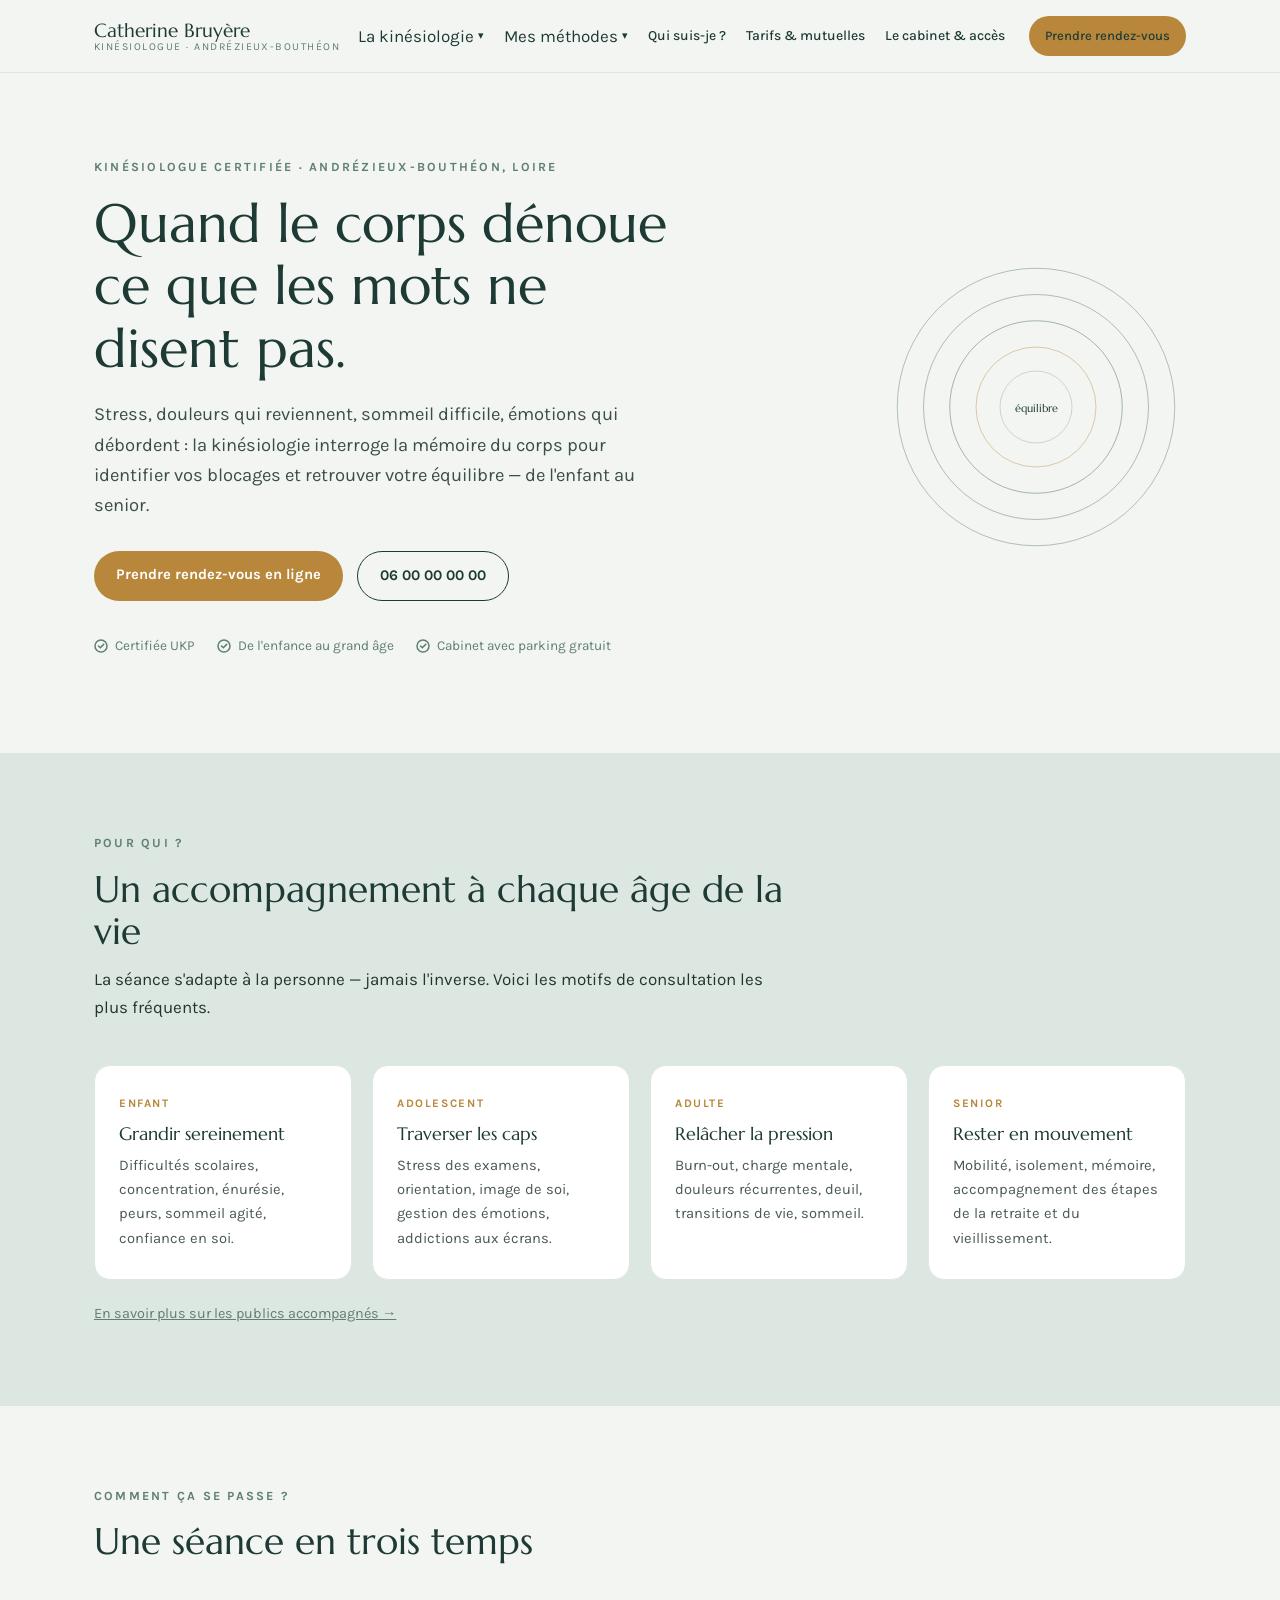
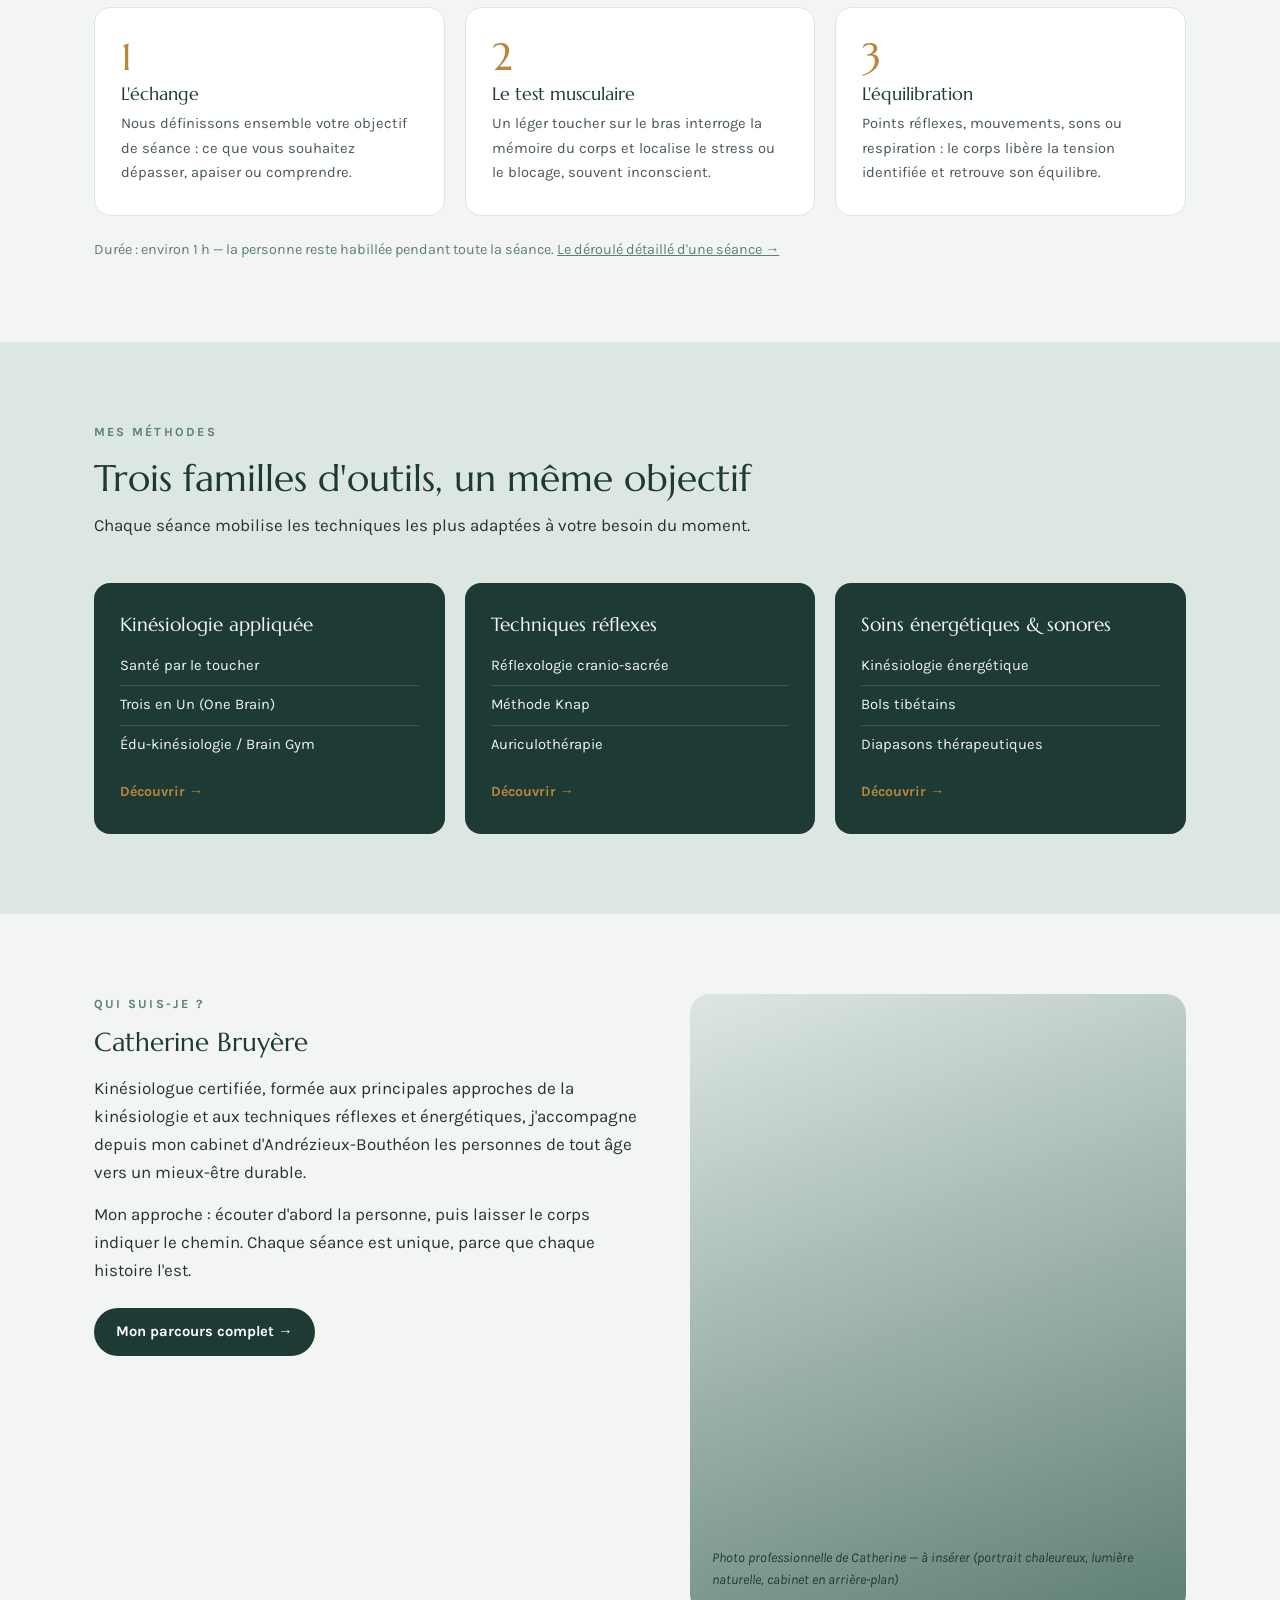
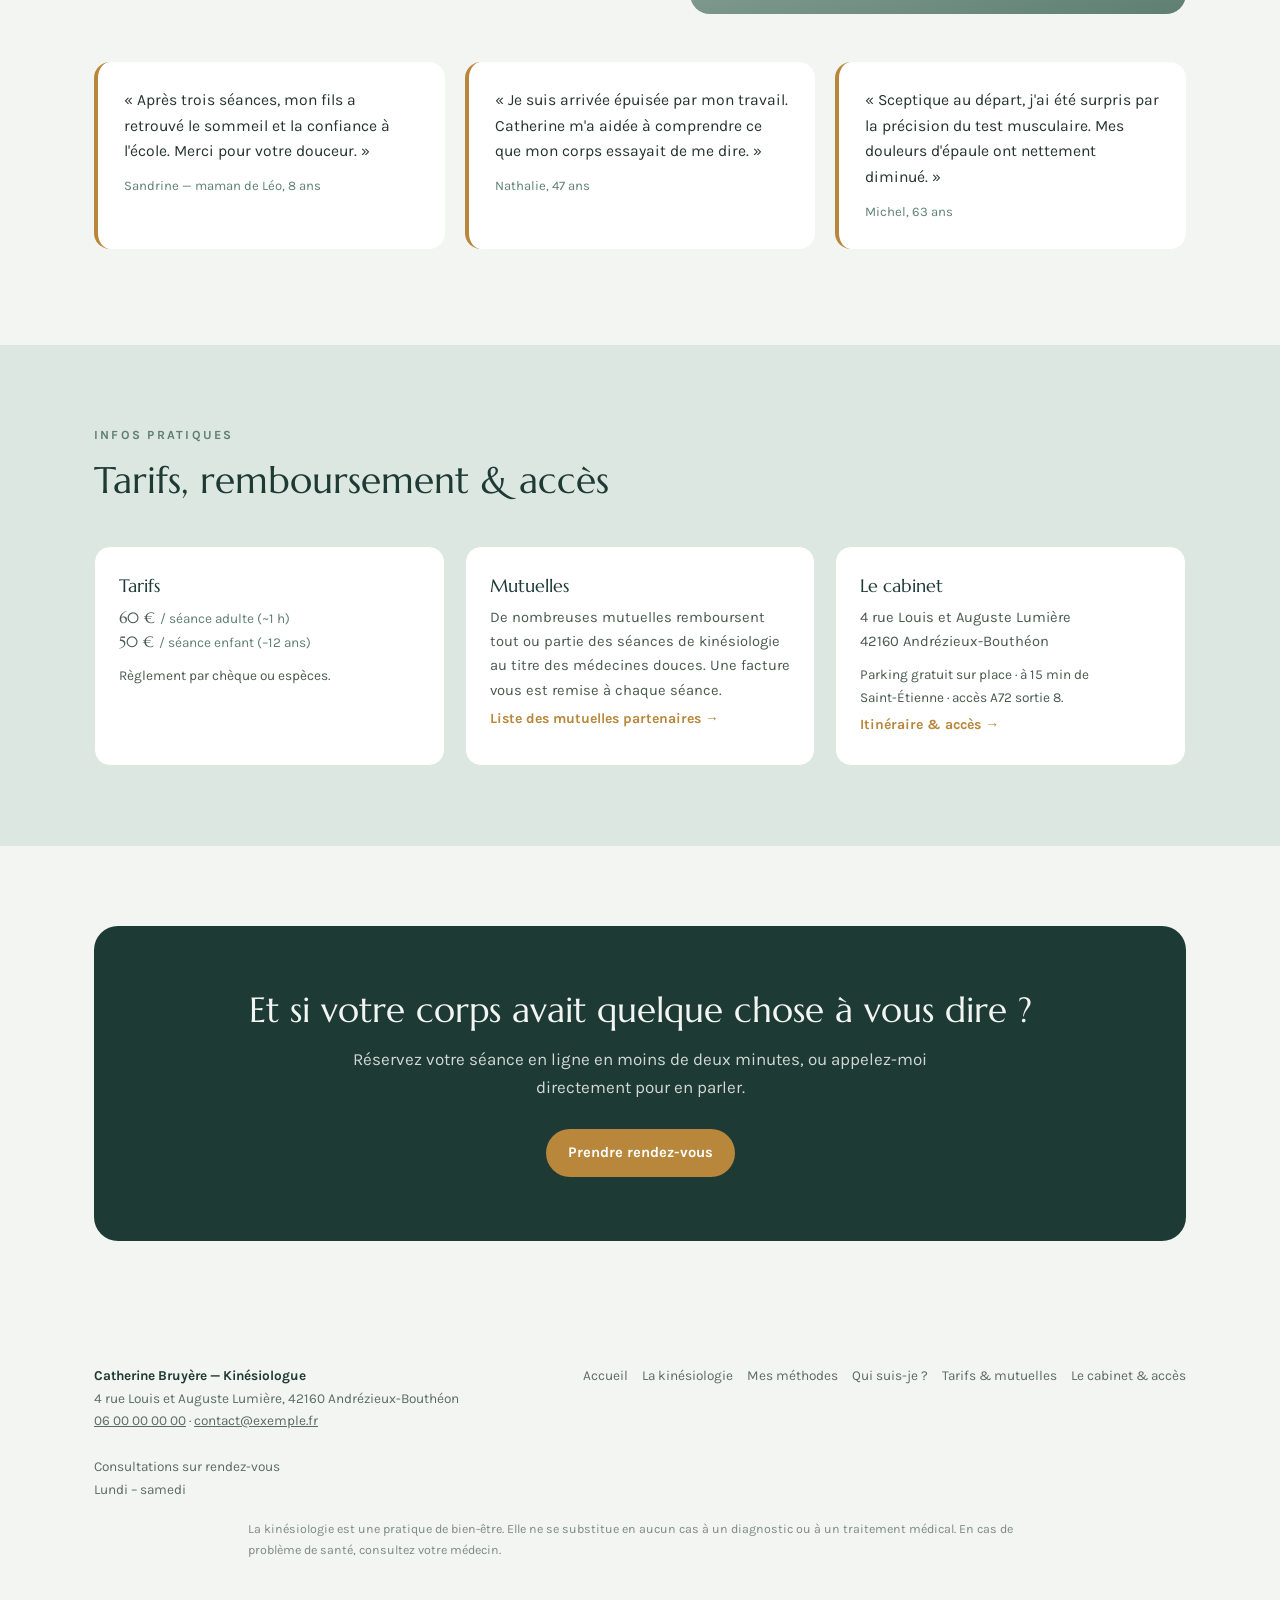
==== index.html @ ff5eb22e "Initialisation du site multi-pages Catherine Bruyère kinésiologue Reprise fidèle de la maquette (cou" ====
<!DOCTYPE html>
<html lang="fr">
<head>
<meta charset="UTF-8">
<meta name="viewport" content="width=device-width, initial-scale=1.0">
<title>Catherine Bruyère — Kinésiologue à Andrézieux-Bouthéon (Loire)</title>
<meta name="description" content="Kinésiologue certifiée à Andrézieux-Bouthéon. Stress, douleurs, blocages émotionnels : retrouvez votre équilibre, de l'enfant au senior. Prise de RDV en ligne.">
<link rel="canonical" href="https://catherine-bruyere-kinesiologue.fr/">
<meta property="og:type" content="website">
<meta property="og:title" content="Catherine Bruyère — Kinésiologue à Andrézieux-Bouthéon (Loire)">
<meta property="og:description" content="Stress, douleurs qui reviennent, sommeil difficile : la kinésiologie pour retrouver votre équilibre, de l'enfant au senior.">
<meta property="og:url" content="https://catherine-bruyere-kinesiologue.fr/">
<meta property="og:locale" content="fr_FR">
<link rel="preconnect" href="https://fonts.googleapis.com">
<link rel="preconnect" href="https://fonts.gstatic.com" crossorigin>
<link href="https://fonts.googleapis.com/css2?family=Marcellus&family=Karla:ital,wght@0,400;0,500;0,700;1,400&display=swap" rel="stylesheet">
<link rel="stylesheet" href="assets/css/style.css">
<script type="application/ld+json">
{
  "@context": "https://schema.org",
  "@type": "LocalBusiness",
  "name": "Catherine Bruyère — Kinésiologue",
  "url": "https://catherine-bruyere-kinesiologue.fr/",
  "telephone": "+33600000000",
  "email": "contact@exemple.fr",
  "priceRange": "50€–60€",
  "address": {
    "@type": "PostalAddress",
    "streetAddress": "4 rue Louis et Auguste Lumière",
    "addressLocality": "Andrézieux-Bouthéon",
    "postalCode": "42160",
    "addressRegion": "Loire",
    "addressCountry": "FR"
  },
  "geo": { "@type": "GeoCoordinates", "latitude": 45.6167, "longitude": 4.2536 },
  "openingHoursSpecification": [
    { "@type": "OpeningHoursSpecification", "dayOfWeek": ["Monday","Tuesday","Wednesday","Thursday","Friday","Saturday"], "opens": "09:00", "closes": "19:00" }
  ],
  "areaServed": ["Andrézieux-Bouthéon", "Saint-Étienne", "Loire"]
}
</script>
</head>
<body>

<header>
  <div class="wrap nav">
    <a class="logo" href="index.html">Catherine Bruyère<small>Kinésiologue · Andrézieux-Bouthéon</small></a>
    <nav class="primary" aria-label="Navigation principale">
      <ul>
        <li class="has-dropdown">
          <button class="nav-toggle" aria-expanded="false" aria-haspopup="true">La kinésiologie <span class="chev">▾</span></button>
          <ul class="dropdown">
            <li><a href="kinesiologie/quest-ce-que-la-kinesiologie.html">Qu'est-ce que la kinésiologie&nbsp;?</a></li>
            <li><a href="kinesiologie/pour-qui.html">Pour qui&nbsp;?</a></li>
            <li><a href="kinesiologie/deroulement-seance.html">Déroulement d'une séance</a></li>
          </ul>
        </li>
        <li class="has-dropdown">
          <button class="nav-toggle" aria-expanded="false" aria-haspopup="true">Mes méthodes <span class="chev">▾</span></button>
          <ul class="dropdown">
            <li><a href="methodes/kinesiologie-appliquee.html">Kinésiologie appliquée</a></li>
            <li><a href="methodes/techniques-reflexes.html">Techniques réflexes</a></li>
            <li><a href="methodes/soins-energetiques.html">Soins énergétiques &amp; sonores</a></li>
          </ul>
        </li>
        <li><a href="qui-suis-je.html">Qui suis-je&nbsp;?</a></li>
        <li><a href="tarifs-mutuelles.html">Tarifs &amp; mutuelles</a></li>
        <li><a href="cabinet-acces.html">Le cabinet &amp; accès</a></li>
        <li class="nav-cta"><a class="btn gold small" href="https://www.resalib.fr" target="_blank" rel="noopener">Prendre rendez-vous</a></li>
      </ul>
    </nav>
    <button class="burger" aria-label="Ouvrir le menu" aria-expanded="false">☰</button>
  </div>
</header>

<!-- ============ HERO ============ -->
<section class="hero">
  <div class="wrap">
    <div>
      <p class="eyebrow">Kinésiologue certifiée · Andrézieux-Bouthéon, Loire</p>
      <h1>Quand le corps dénoue ce que les mots ne disent pas.</h1>
      <p class="lede">Stress, douleurs qui reviennent, sommeil difficile, émotions qui débordent&nbsp;: la kinésiologie interroge la mémoire du corps pour identifier vos blocages et retrouver votre équilibre — de l'enfant au senior.</p>
      <div class="ctas">
        <a class="btn gold" href="https://www.resalib.fr" target="_blank" rel="noopener">Prendre rendez-vous en ligne</a>
        <a class="btn ghost" href="tel:+33600000000">06 00 00 00 00</a>
      </div>
      <div class="trust">
        <span><svg width="14" height="14" viewBox="0 0 14 14" fill="none"><circle cx="7" cy="7" r="6" stroke="#5E7F72" stroke-width="1.5"/><path d="M4.5 7l1.8 1.8L9.7 5.4" stroke="#5E7F72" stroke-width="1.5" stroke-linecap="round"/></svg>Certifiée UKP</span>
        <span><svg width="14" height="14" viewBox="0 0 14 14" fill="none"><circle cx="7" cy="7" r="6" stroke="#5E7F72" stroke-width="1.5"/><path d="M4.5 7l1.8 1.8L9.7 5.4" stroke="#5E7F72" stroke-width="1.5" stroke-linecap="round"/></svg>De l'enfance au grand âge</span>
        <span><svg width="14" height="14" viewBox="0 0 14 14" fill="none"><circle cx="7" cy="7" r="6" stroke="#5E7F72" stroke-width="1.5"/><path d="M4.5 7l1.8 1.8L9.7 5.4" stroke="#5E7F72" stroke-width="1.5" stroke-linecap="round"/></svg>Cabinet avec parking gratuit</span>
      </div>
    </div>

    <!-- Signature : ondes des bols tibétains -->
    <div class="waves" aria-hidden="true">
      <svg viewBox="0 0 400 400">
        <circle class="ring" cx="200" cy="200" r="185"/>
        <circle class="ring" cx="200" cy="200" r="150"/>
        <circle class="ring" cx="200" cy="200" r="115"/>
        <circle class="ring" cx="200" cy="200" r="80"/>
        <circle class="ring" cx="200" cy="200" r="48"/>
        <text class="center" x="200" y="206" text-anchor="middle">équilibre</text>
      </svg>
    </div>
  </div>
</section>

<!-- ============ POUR QUI ============ -->
<section class="alt">
  <div class="wrap">
    <div class="sec-head">
      <p class="eyebrow">Pour qui&nbsp;?</p>
      <h2>Un accompagnement à chaque âge de la vie</h2>
      <p>La séance s'adapte à la personne — jamais l'inverse. Voici les motifs de consultation les plus fréquents.</p>
    </div>
    <div class="grid4">
      <div class="card"><span class="tag">Enfant</span><h3>Grandir sereinement</h3><p>Difficultés scolaires, concentration, énurésie, peurs, sommeil agité, confiance en soi.</p></div>
      <div class="card"><span class="tag">Adolescent</span><h3>Traverser les caps</h3><p>Stress des examens, orientation, image de soi, gestion des émotions, addictions aux écrans.</p></div>
      <div class="card"><span class="tag">Adulte</span><h3>Relâcher la pression</h3><p>Burn-out, charge mentale, douleurs récurrentes, deuil, transitions de vie, sommeil.</p></div>
      <div class="card"><span class="tag">Senior</span><h3>Rester en mouvement</h3><p>Mobilité, isolement, mémoire, accompagnement des étapes de la retraite et du vieillissement.</p></div>
    </div>
    <p class="steps-note"><a href="kinesiologie/pour-qui.html">En savoir plus sur les publics accompagnés →</a></p>
  </div>
</section>

<!-- ============ UNE SÉANCE ============ -->
<section>
  <div class="wrap">
    <div class="sec-head">
      <p class="eyebrow">Comment ça se passe&nbsp;?</p>
      <h2>Une séance en trois temps</h2>
    </div>
    <div class="steps">
      <div class="step"><h3>L'échange</h3><p>Nous définissons ensemble votre objectif de séance&nbsp;: ce que vous souhaitez dépasser, apaiser ou comprendre.</p></div>
      <div class="step"><h3>Le test musculaire</h3><p>Un léger toucher sur le bras interroge la mémoire du corps et localise le stress ou le blocage, souvent inconscient.</p></div>
      <div class="step"><h3>L'équilibration</h3><p>Points réflexes, mouvements, sons ou respiration&nbsp;: le corps libère la tension identifiée et retrouve son équilibre.</p></div>
    </div>
    <p class="steps-note">Durée&nbsp;: environ 1&nbsp;h — la personne reste habillée pendant toute la séance. <a href="kinesiologie/deroulement-seance.html">Le déroulé détaillé d'une séance →</a></p>
  </div>
</section>

<!-- ============ MÉTHODES ============ -->
<section class="alt">
  <div class="wrap">
    <div class="sec-head">
      <p class="eyebrow">Mes méthodes</p>
      <h2>Trois familles d'outils, un même objectif</h2>
      <p>Chaque séance mobilise les techniques les plus adaptées à votre besoin du moment.</p>
    </div>
    <div class="grid3">
      <div class="methode"><h3>Kinésiologie appliquée</h3><ul><li>Santé par le toucher</li><li>Trois en Un (One Brain)</li><li>Édu-kinésiologie / Brain Gym</li></ul><a class="more" href="methodes/kinesiologie-appliquee.html">Découvrir →</a></div>
      <div class="methode"><h3>Techniques réflexes</h3><ul><li>Réflexologie cranio-sacrée</li><li>Méthode Knap</li><li>Auriculothérapie</li></ul><a class="more" href="methodes/techniques-reflexes.html">Découvrir →</a></div>
      <div class="methode"><h3>Soins énergétiques &amp; sonores</h3><ul><li>Kinésiologie énergétique</li><li>Bols tibétains</li><li>Diapasons thérapeutiques</li></ul><a class="more" href="methodes/soins-energetiques.html">Découvrir →</a></div>
    </div>
  </div>
</section>

<!-- ============ PRATICIENNE + AVIS ============ -->
<section>
  <div class="wrap duo">
    <div>
      <p class="eyebrow">Qui suis-je&nbsp;?</p>
      <h2 style="margin-bottom:16px">Catherine Bruyère</h2>
      <p style="margin-bottom:14px">Kinésiologue certifiée, formée aux principales approches de la kinésiologie et aux techniques réflexes et énergétiques, j'accompagne depuis mon cabinet d'Andrézieux-Bouthéon les personnes de tout âge vers un mieux-être durable.</p>
      <p style="margin-bottom:24px">Mon approche&nbsp;: écouter d'abord la personne, puis laisser le corps indiquer le chemin. Chaque séance est unique, parce que chaque histoire l'est.</p>
      <a class="btn" href="qui-suis-je.html">Mon parcours complet →</a>
    </div>
    <div>
      <div class="portrait">Photo professionnelle de Catherine — à insérer (portrait chaleureux, lumière naturelle, cabinet en arrière-plan)</div>
    </div>
  </div>
  <div class="wrap" style="margin-top:48px">
    <div class="grid3">
      <blockquote>«&nbsp;Après trois séances, mon fils a retrouvé le sommeil et la confiance à l'école. Merci pour votre douceur.&nbsp;»<footer>Sandrine — maman de Léo, 8 ans</footer></blockquote>
      <blockquote>«&nbsp;Je suis arrivée épuisée par mon travail. Catherine m'a aidée à comprendre ce que mon corps essayait de me dire.&nbsp;»<footer>Nathalie, 47 ans</footer></blockquote>
      <blockquote>«&nbsp;Sceptique au départ, j'ai été surpris par la précision du test musculaire. Mes douleurs d'épaule ont nettement diminué.&nbsp;»<footer>Michel, 63 ans</footer></blockquote>
    </div>
  </div>
</section>

<!-- ============ INFOS PRATIQUES ============ -->
<section class="alt">
  <div class="wrap">
    <div class="sec-head">
      <p class="eyebrow">Infos pratiques</p>
      <h2>Tarifs, remboursement &amp; accès</h2>
    </div>
    <div class="infos">
      <div class="card">
        <h3>Tarifs</h3>
        <p class="prix">60&nbsp;€ <small>/ séance adulte (~1&nbsp;h)</small></p>
        <p class="prix">50&nbsp;€ <small>/ séance enfant (–12 ans)</small></p>
        <p style="font-size:.85rem;margin-top:10px">Règlement par chèque ou espèces.</p>
      </div>
      <div class="card">
        <h3>Mutuelles</h3>
        <p>De nombreuses mutuelles remboursent tout ou partie des séances de kinésiologie au titre des médecines douces. Une facture vous est remise à chaque séance.</p>
        <a class="more" style="color:var(--miel);font-weight:700;text-decoration:none;font-size:.88rem" href="tarifs-mutuelles.html">Liste des mutuelles partenaires →</a>
      </div>
      <div class="card">
        <h3>Le cabinet</h3>
        <p>4 rue Louis et Auguste Lumière<br>42160 Andrézieux-Bouthéon</p>
        <p style="font-size:.85rem;margin-top:10px">Parking gratuit sur place · à 15&nbsp;min de Saint-Étienne · accès A72 sortie 8.</p>
        <a class="more" style="color:var(--miel);font-weight:700;text-decoration:none;font-size:.88rem" href="cabinet-acces.html">Itinéraire &amp; accès →</a>
      </div>
    </div>
  </div>
</section>

<!-- ============ CTA FINAL ============ -->
<section>
  <div class="wrap">
    <div class="cta-final">
      <h2>Et si votre corps avait quelque chose à vous dire&nbsp;?</h2>
      <p>Réservez votre séance en ligne en moins de deux minutes, ou appelez-moi directement pour en parler.</p>
      <a class="btn gold" href="https://www.resalib.fr" target="_blank" rel="noopener">Prendre rendez-vous</a>
    </div>
  </div>
</section>

<footer class="site">
  <div class="wrap">
    <div>
      <strong style="color:var(--sapin)">Catherine Bruyère — Kinésiologue</strong><br>
      4 rue Louis et Auguste Lumière, 42160 Andrézieux-Bouthéon<br>
      <a href="tel:+33600000000">06 00 00 00 00</a> · <a href="mailto:contact@exemple.fr">contact@exemple.fr</a>
    </div>
    <nav aria-label="Navigation pied de page">
      <a href="index.html">Accueil</a>
      <a href="kinesiologie/quest-ce-que-la-kinesiologie.html">La kinésiologie</a>
      <a href="methodes/kinesiologie-appliquee.html">Mes méthodes</a>
      <a href="qui-suis-je.html">Qui suis-je&nbsp;?</a>
      <a href="tarifs-mutuelles.html">Tarifs &amp; mutuelles</a>
      <a href="cabinet-acces.html">Le cabinet &amp; accès</a>
    </nav>
    <div>
      Consultations sur rendez-vous<br>Lundi – samedi
    </div>
  </div>
  <div class="wrap avert">
    La kinésiologie est une pratique de bien-être. Elle ne se substitue en aucun cas à un diagnostic ou à un traitement médical. En cas de problème de santé, consultez votre médecin.
  </div>
</footer>

<script src="assets/js/main.js"></script>
</body>
</html>
---- assets/css/style.css ----
/* =======================================================
   Catherine Bruyère — Kinésiologue — feuille de style partagée
   ======================================================= */
:root{
  --sapin:#1E3A34;        /* encre sapin — titres, header */
  --eucalyptus:#5E7F72;   /* vert doux — secondaire */
  --brume:#F2F5F1;        /* fond général, blanc-vert pâle */
  --celadon:#DDE7E1;      /* fonds de section alternés */
  --miel:#B8873B;         /* accent CTA */
  --blanc:#FFFFFF;
  --encre:#25332F;        /* texte courant */
}
*{margin:0;padding:0;box-sizing:border-box}
html{scroll-behavior:smooth}
body{font-family:'Karla',sans-serif;color:var(--encre);background:var(--brume);line-height:1.65;font-size:17px}
h1,h2,h3{font-family:'Marcellus',serif;font-weight:400;color:var(--sapin);line-height:1.15}
a{color:inherit}
img{max-width:100%;display:block}
:focus-visible{outline:3px solid var(--miel);outline-offset:3px;border-radius:4px}
.wrap{max-width:1140px;margin:0 auto;padding:0 24px}
.eyebrow{font-size:.78rem;letter-spacing:.18em;text-transform:uppercase;color:var(--eucalyptus);font-weight:700;margin-bottom:14px}

/* ---------- Header / Navigation ---------- */
header{position:sticky;top:0;z-index:50;background:rgba(242,245,241,.92);backdrop-filter:blur(8px);border-bottom:1px solid var(--celadon)}
.nav{display:flex;align-items:center;justify-content:space-between;height:72px;position:relative}
.logo{font-family:'Marcellus',serif;font-size:1.2rem;color:var(--sapin);text-decoration:none;line-height:1.1;flex:none}
.logo small{display:block;font-family:'Karla',sans-serif;font-size:.66rem;letter-spacing:.14em;text-transform:uppercase;color:var(--eucalyptus)}

nav.primary{display:flex;align-items:center}
nav.primary > ul{display:flex;gap:16px;list-style:none;align-items:center}
nav.primary > ul > li{position:relative}
nav.primary a{text-decoration:none;font-size:.87rem;font-weight:500;color:var(--sapin);white-space:nowrap}
nav.primary > ul > li > a, nav.primary > ul > li > .nav-toggle{padding:8px 2px;display:inline-flex;align-items:center;gap:4px}
nav.primary a:hover{color:var(--miel)}

.btn{display:inline-block;background:var(--sapin);color:var(--blanc);text-decoration:none;padding:12px 22px;border-radius:999px;font-weight:700;font-size:.92rem;transition:background .2s;border:none;cursor:pointer;font-family:inherit}
.btn:hover{background:var(--miel)}
.btn.gold{background:var(--miel)}
.btn.gold:hover{background:var(--sapin)}
.btn.ghost{background:transparent;color:var(--sapin);border:1.5px solid var(--sapin)}
.btn.ghost:hover{background:var(--sapin);color:var(--blanc)}
.btn.small{padding:9px 16px;font-size:.82rem}
.nav-cta{margin-left:6px}

/* Dropdown (desktop: hover/focus ; mobile: tap) */
.has-dropdown > .nav-toggle{background:none;border:none;font:inherit;color:var(--sapin);cursor:pointer}
.nav-toggle .chev{font-size:.65em;transition:transform .2s}
.has-dropdown.open > .nav-toggle .chev,
.has-dropdown:hover > .nav-toggle .chev{transform:rotate(180deg)}
.dropdown{list-style:none;position:absolute;top:100%;left:50%;transform:translateX(-50%);min-width:250px;background:var(--blanc);border:1px solid var(--celadon);border-radius:14px;padding:8px;box-shadow:0 18px 40px rgba(30,58,52,.14);opacity:0;visibility:hidden;transform:translateX(-50%) translateY(6px);transition:opacity .18s ease, transform .18s ease}
.has-dropdown:hover > .dropdown,
.has-dropdown:focus-within > .dropdown,
.has-dropdown.open > .dropdown{opacity:1;visibility:visible;transform:translateX(-50%) translateY(0)}
.dropdown li a{display:block;padding:10px 14px;border-radius:8px;font-size:.86rem;color:var(--sapin)}
.dropdown li a:hover,.dropdown li a:focus-visible{background:var(--brume);color:var(--miel)}
.dropdown li a.current{color:var(--miel);font-weight:700}

.burger{display:none;background:none;border:none;font-size:1.6rem;color:var(--sapin);cursor:pointer;line-height:1}

nav a.current{color:var(--miel)}

/* ---------- Hero (accueil) ---------- */
.hero{padding:84px 0 96px;position:relative;overflow:hidden}
.hero .wrap{display:grid;grid-template-columns:1.1fr .9fr;gap:48px;align-items:center}
.hero h1{font-size:clamp(2.2rem,4.6vw,3.4rem);margin-bottom:20px}
.hero p.lede{font-size:1.15rem;max-width:34rem;margin-bottom:30px;color:#3C4E48}
.hero .ctas{display:flex;gap:14px;flex-wrap:wrap;margin-bottom:34px}
.trust{display:flex;gap:22px;flex-wrap:wrap;font-size:.85rem;color:var(--eucalyptus)}
.trust span{display:flex;align-items:center;gap:7px}
.trust svg{flex:none}

/* Signature : ondes concentriques (bols tibétains / vibration) */
.waves{position:relative;aspect-ratio:1/1;max-width:430px;margin-left:auto}
.waves svg{width:100%;height:100%;display:block}
.ring{fill:none;stroke:var(--eucalyptus);stroke-width:1.2;opacity:.5;transform-origin:center;animation:breathe 7s ease-in-out infinite}
.ring:nth-child(2){animation-delay:1.1s;stroke:var(--sapin);opacity:.35}
.ring:nth-child(3){animation-delay:2.2s;opacity:.6}
.ring:nth-child(4){animation-delay:3.3s;stroke:var(--miel);opacity:.45}
.ring:nth-child(5){animation-delay:4.4s;opacity:.3}
@keyframes breathe{0%,100%{transform:scale(.94)}50%{transform:scale(1.03)}}
@media (prefers-reduced-motion:reduce){.ring{animation:none}}
.waves .center{font-family:'Marcellus',serif;fill:var(--sapin);font-size:15px}

/* ---------- Page hero (pages intérieures) ---------- */
.page-hero{padding:56px 0 64px}
.page-hero h1{font-size:clamp(1.9rem,3.6vw,2.6rem);margin-bottom:14px}
.page-hero p.lede{font-size:1.05rem;max-width:40rem;color:#3C4E48}
.breadcrumb{list-style:none;display:flex;flex-wrap:wrap;gap:6px;font-size:.82rem;color:var(--eucalyptus);margin-bottom:18px}
.breadcrumb li:not(:last-child)::after{content:"/";margin-left:6px;color:var(--eucalyptus);opacity:.6}
.breadcrumb a{text-decoration:none;color:var(--eucalyptus)}
.breadcrumb a:hover{color:var(--miel)}
.breadcrumb li:last-child{color:var(--sapin);font-weight:700}

/* ---------- Sections ---------- */
section{padding:80px 0}
.sec-head{max-width:44rem;margin-bottom:44px}
.sec-head h2{font-size:clamp(1.7rem,3vw,2.3rem);margin-bottom:12px}
.alt{background:var(--celadon)}

/* Pour qui */
.grid4{display:grid;grid-template-columns:repeat(4,1fr);gap:20px}
.card{background:var(--blanc);border-radius:16px;padding:28px 24px;border:1px solid var(--celadon)}
.card h3{font-size:1.15rem;margin-bottom:10px}
.card p{font-size:.92rem;color:#48594F}
.card .tag{font-size:.72rem;letter-spacing:.14em;text-transform:uppercase;color:var(--miel);font-weight:700;display:block;margin-bottom:10px}

/* Séance — séquence réelle, la numérotation encode l'ordre */
.steps{display:grid;grid-template-columns:repeat(3,1fr);gap:20px;counter-reset:step}
.step{background:var(--blanc);border-radius:16px;padding:30px 26px;position:relative;border:1px solid var(--celadon)}
.step::before{counter-increment:step;content:counter(step);font-family:'Marcellus',serif;font-size:2.4rem;color:var(--miel);display:block;margin-bottom:8px;line-height:1}
.step h3{font-size:1.1rem;margin-bottom:8px}
.step p{font-size:.92rem;color:#48594F}
.steps-note{margin-top:22px;font-size:.9rem;color:var(--eucalyptus)}

/* Méthodes */
.grid3{display:grid;grid-template-columns:repeat(3,1fr);gap:20px}
.methode{border-radius:16px;padding:30px 26px;background:var(--sapin);color:var(--brume)}
.methode h3{color:var(--brume);font-size:1.2rem;margin-bottom:12px}
.methode ul{list-style:none;font-size:.92rem}
.methode li{padding:7px 0;border-bottom:1px solid rgba(242,245,241,.15)}
.methode li:last-child{border:none}
.methode a.more{display:inline-block;margin-top:16px;color:var(--miel);font-weight:700;font-size:.88rem;text-decoration:none}
.methode.current-page{outline:2px solid var(--miel);outline-offset:3px}

/* Praticienne + avis */
.duo{display:grid;grid-template-columns:1.05fr .95fr;gap:48px;align-items:start}
.portrait{background:linear-gradient(160deg,var(--celadon),var(--eucalyptus));border-radius:20px;aspect-ratio:4/5;display:flex;align-items:end;padding:22px;color:var(--sapin);font-size:.85rem;font-style:italic}
blockquote{background:var(--blanc);border-radius:16px;padding:26px;border-left:4px solid var(--miel);font-size:.98rem;margin-bottom:16px}
blockquote footer{margin-top:10px;font-size:.82rem;color:var(--eucalyptus);font-style:normal}

/* Infos pratiques */
.infos{display:grid;grid-template-columns:repeat(3,1fr);gap:20px}
.prix{font-family:'Marcellus',serif;font-size:2rem;color:var(--sapin)}
.prix small{font-family:'Karla',sans-serif;font-size:.85rem;color:var(--eucalyptus)}

/* Contenu éditorial (pages intérieures) */
.content{max-width:44rem}
.content h2{margin-top:8px;margin-bottom:14px;font-size:clamp(1.4rem,2.6vw,1.8rem)}
.content h2:not(:first-child){margin-top:40px}
.content h3{margin-top:26px;margin-bottom:10px;font-size:1.15rem}
.content p{margin-bottom:16px}
.content ul,.content ol{margin:0 0 16px 22px}
.content li{margin-bottom:8px}
.content .note{background:var(--celadon);border-radius:14px;padding:20px 22px;font-size:.92rem;margin:20px 0}

/* Tableau (tarifs / mutuelles) */
.table-wrap{overflow-x:auto;margin-bottom:24px}
table{width:100%;border-collapse:collapse;background:var(--blanc);border-radius:14px;overflow:hidden;font-size:.92rem}
table caption{text-align:left;font-size:.8rem;color:var(--eucalyptus);margin-bottom:8px}
th,td{text-align:left;padding:14px 18px;border-bottom:1px solid var(--celadon)}
th{background:var(--sapin);color:var(--brume);font-family:'Marcellus',serif;font-weight:400}
tr:last-child td{border-bottom:none}

/* Accordéon FAQ simple (details/summary) */
.faq{max-width:44rem}
.faq details{background:var(--blanc);border:1px solid var(--celadon);border-radius:14px;padding:18px 22px;margin-bottom:12px}
.faq summary{font-family:'Marcellus',serif;color:var(--sapin);cursor:pointer;list-style:none;display:flex;justify-content:space-between;align-items:center;gap:12px}
.faq summary::-webkit-details-marker{display:none}
.faq summary::after{content:"+";color:var(--miel);font-size:1.3rem;flex:none}
.faq details[open] summary::after{content:"–"}
.faq details p{margin-top:12px;font-size:.94rem;color:#48594F}

/* Carte itinéraire / accès */
.map-embed{border-radius:16px;overflow:hidden;border:1px solid var(--celadon);aspect-ratio:16/10}
.map-embed iframe{width:100%;height:100%;border:0;display:block}
.access-list{list-style:none}
.access-list li{display:flex;gap:12px;padding:10px 0;border-bottom:1px solid var(--celadon);font-size:.94rem}
.access-list li:last-child{border-bottom:none}
.access-list svg{flex:none;margin-top:3px}

/* Bande CTA finale */
.cta-final{background:var(--sapin);color:var(--brume);text-align:center;border-radius:24px;padding:64px 32px}
.cta-final h2{color:var(--brume);font-size:clamp(1.6rem,3vw,2.2rem);margin-bottom:14px}
.cta-final p{max-width:36rem;margin:0 auto 28px;opacity:.85}

footer.site{padding:44px 0;font-size:.85rem;color:#5B6B63}
footer.site .wrap{display:flex;justify-content:space-between;gap:24px;flex-wrap:wrap}
footer.site nav{display:flex;gap:14px;flex-wrap:wrap;font-size:.85rem}
footer.site nav a{text-decoration:none;color:#5B6B63}
footer.site nav a:hover{color:var(--miel)}
.avert{margin-top:18px;font-size:.78rem;color:#7C8B82;max-width:52rem}

/* ---------- Responsive ---------- */
@media (max-width:1140px){
  nav.primary > ul{gap:10px}
  nav.primary a{font-size:.83rem}
  .btn.small{padding:8px 14px}
}
@media (max-width:960px){
  .hero .wrap{grid-template-columns:1fr}
  .waves{margin:0 auto;max-width:320px}
  .grid4{grid-template-columns:repeat(2,1fr)}
  .steps,.grid3,.infos{grid-template-columns:1fr}
  .duo{grid-template-columns:1fr}

  .burger{display:block}
  nav.primary{position:fixed;inset:72px 0 0 0;background:var(--brume);transform:translateX(100%);transition:transform .25s ease;overflow-y:auto;border-top:1px solid var(--celadon)}
  nav.primary.open{transform:translateX(0)}
  nav.primary > ul{flex-direction:column;align-items:stretch;gap:0;padding:20px 24px 40px}
  nav.primary > ul > li{border-bottom:1px solid var(--celadon)}
  nav.primary > ul > li > a,nav.primary > ul > li > .nav-toggle{padding:16px 4px;font-size:1rem;width:100%;justify-content:space-between}
  .nav-cta{margin:20px 0 0}
  .nav-cta .btn{display:block;text-align:center}
  .dropdown{position:static;transform:none;box-shadow:none;border:none;background:var(--celadon);opacity:1;visibility:visible;max-height:0;overflow:hidden;padding:0 8px;margin-top:0;transition:max-height .25s ease, padding .25s ease}
  .has-dropdown.open > .dropdown{max-height:400px;padding:8px}
  .has-dropdown:hover > .dropdown{max-height:none}
}
@media (max-width:560px){.grid4{grid-template-columns:1fr}}
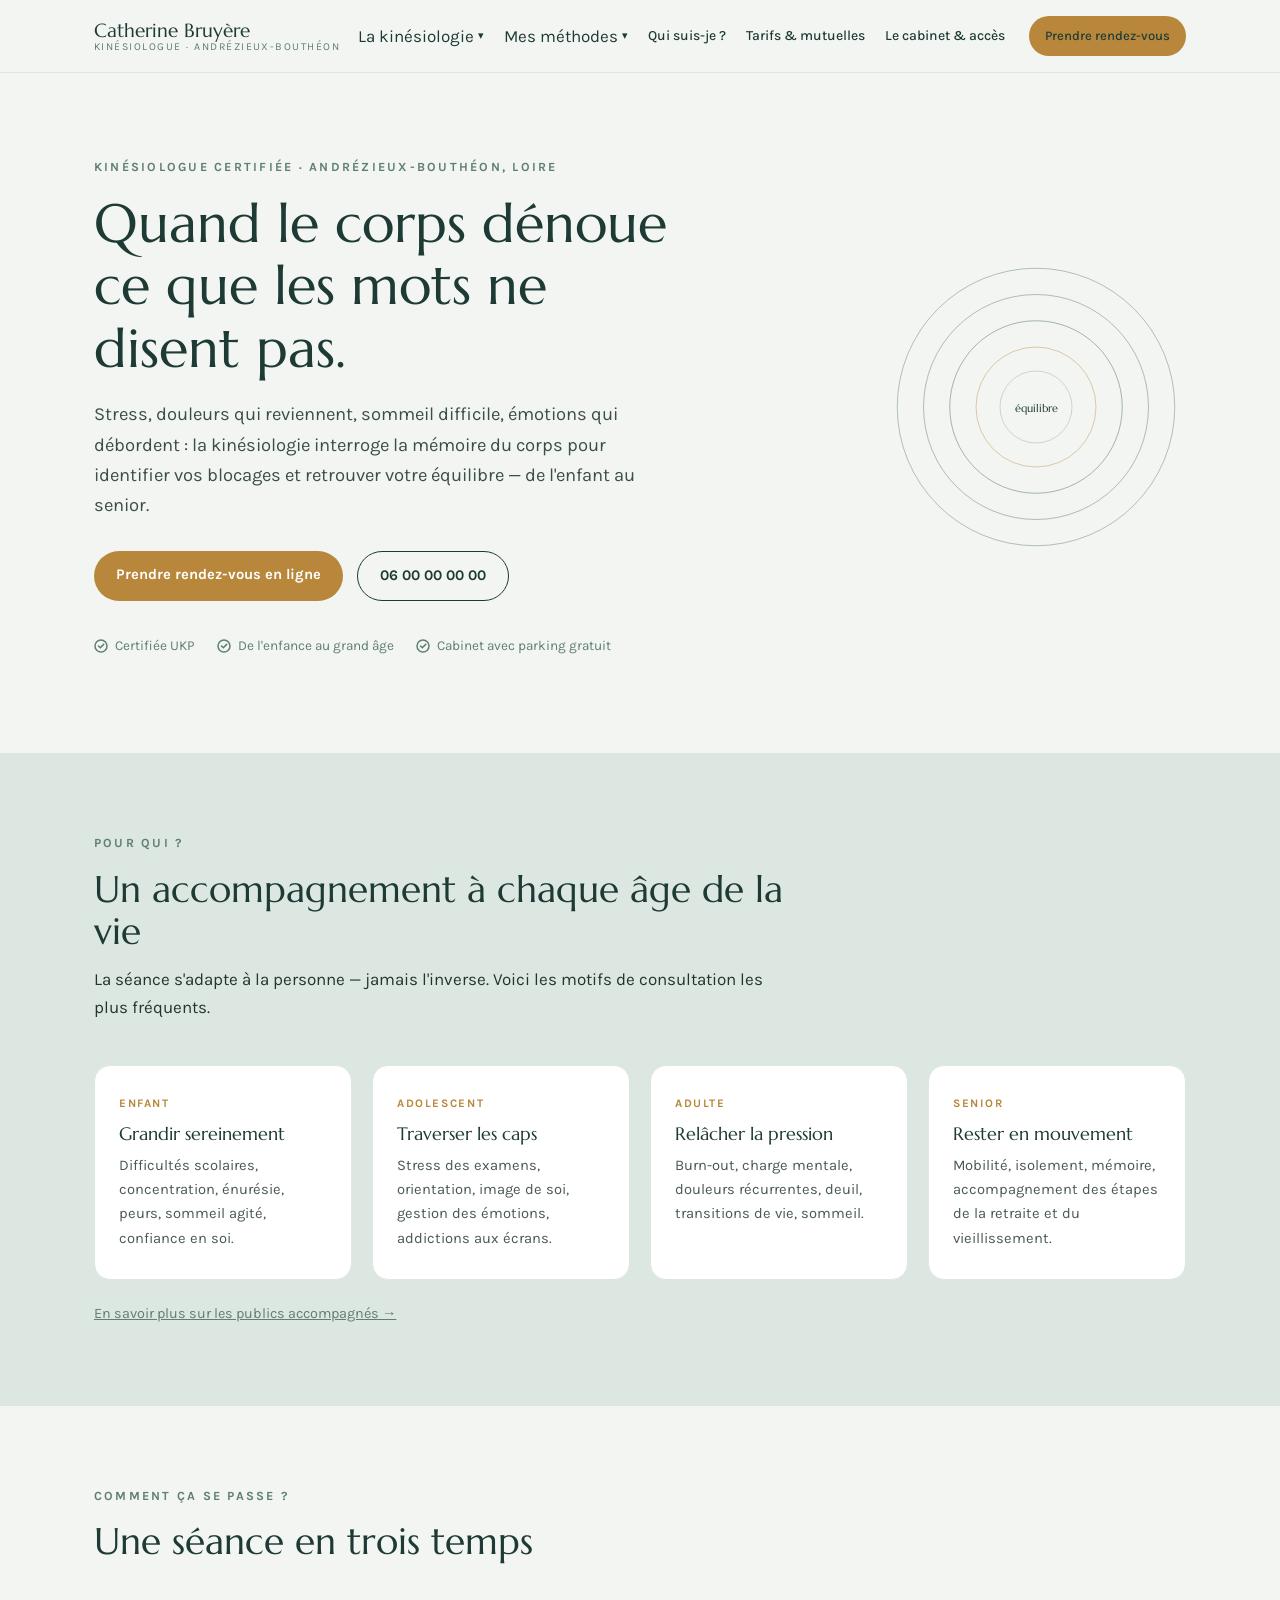
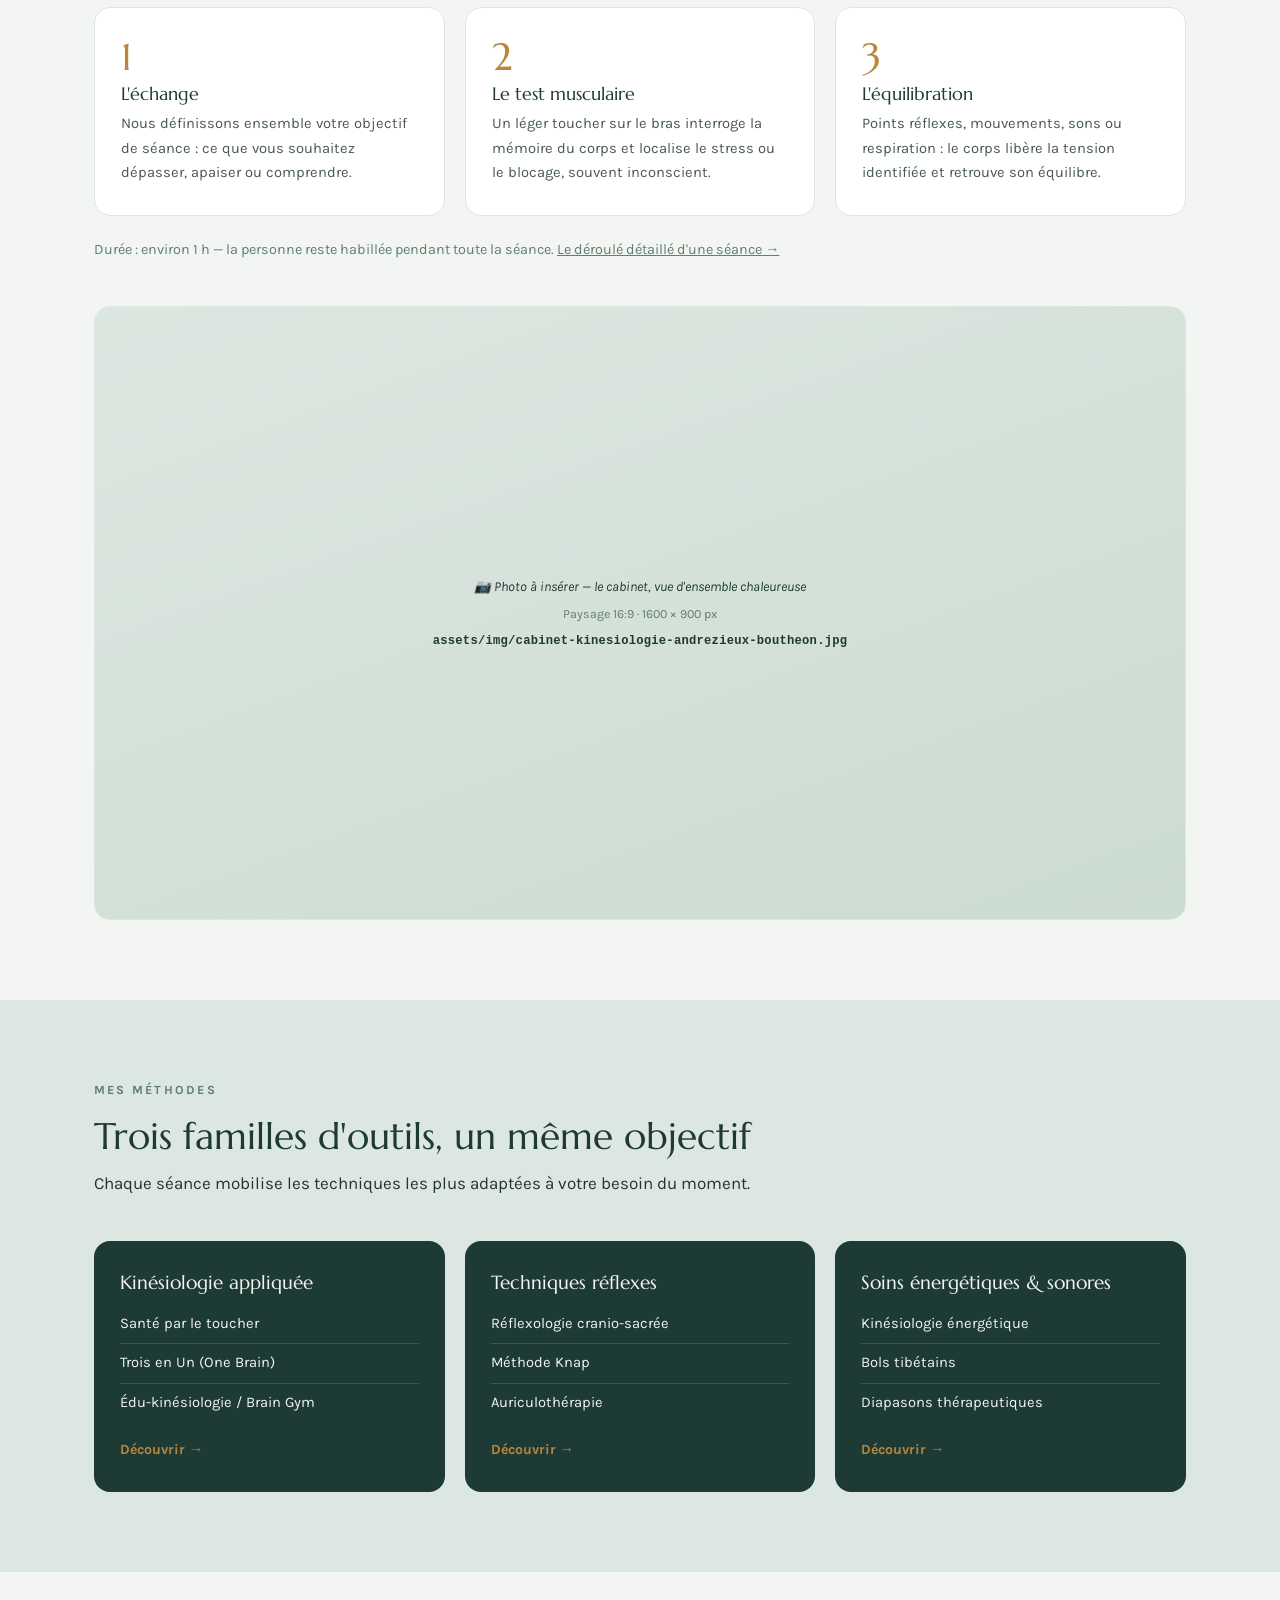
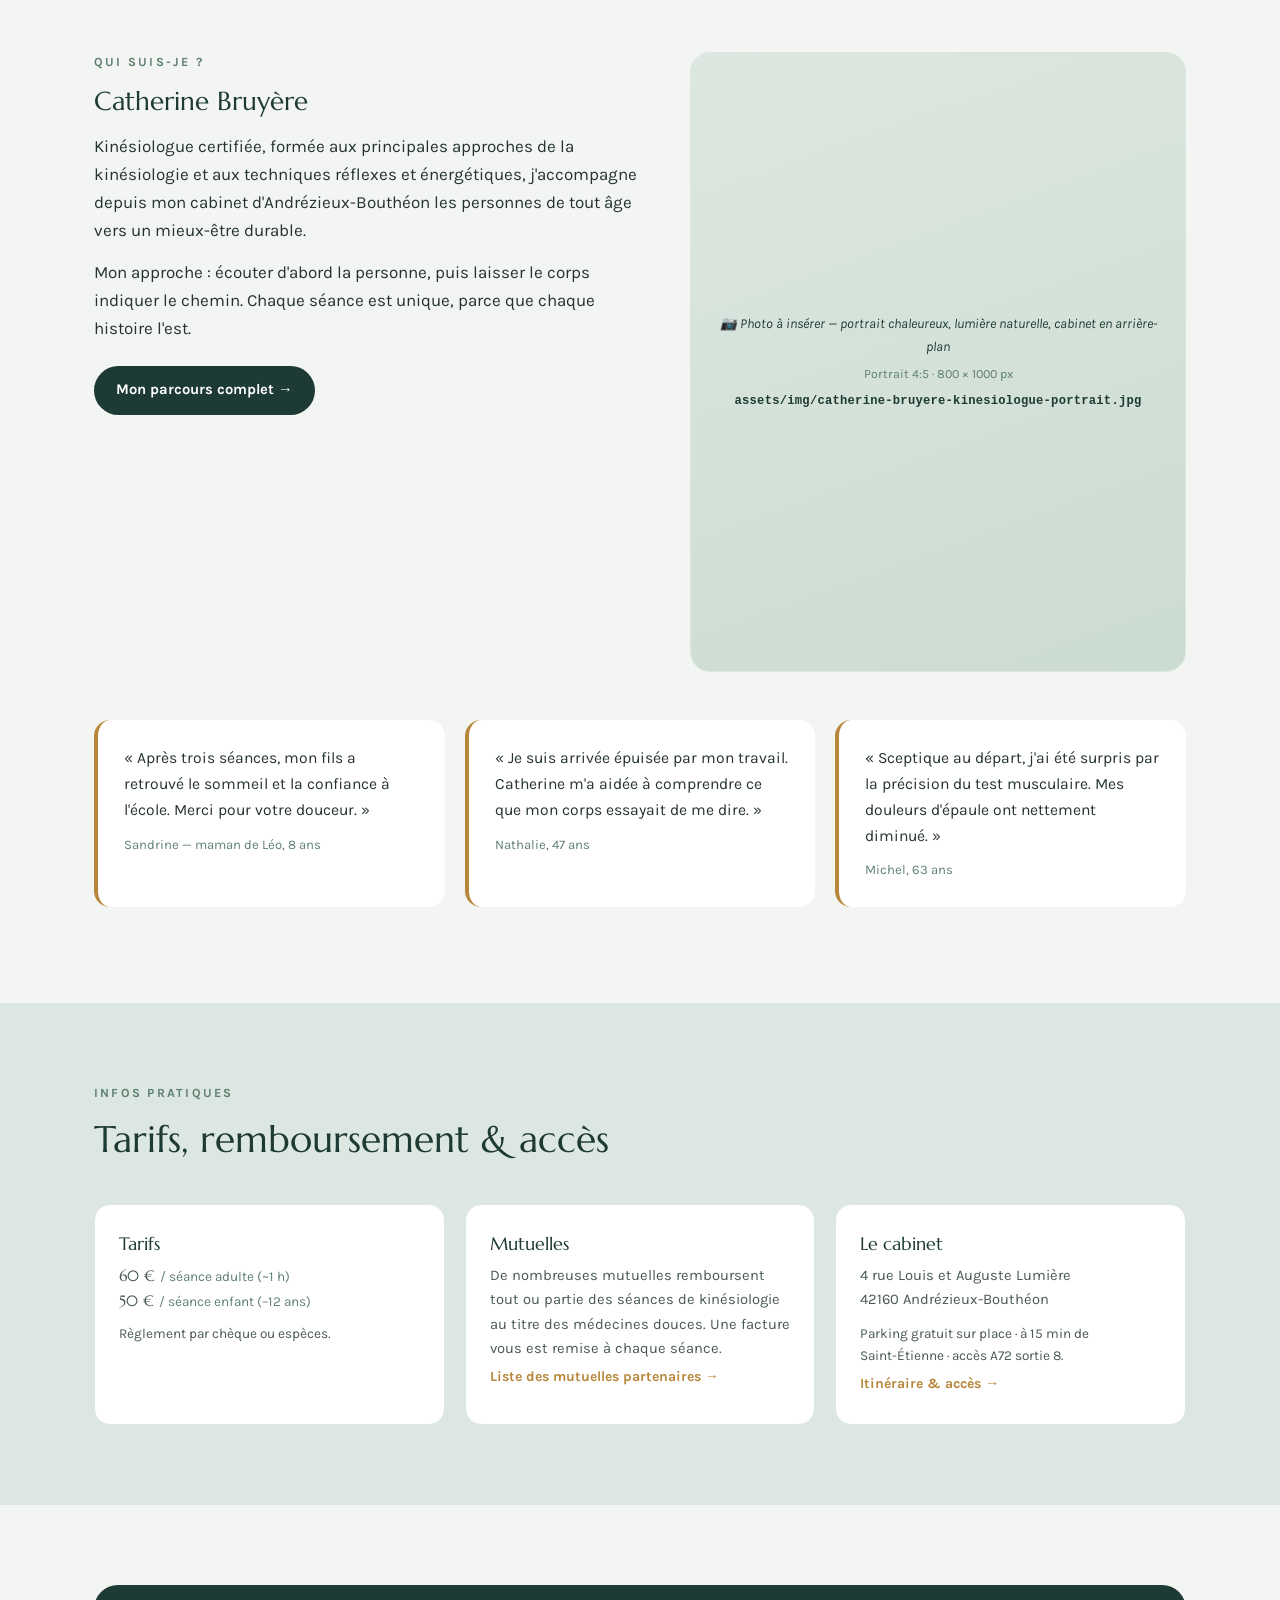
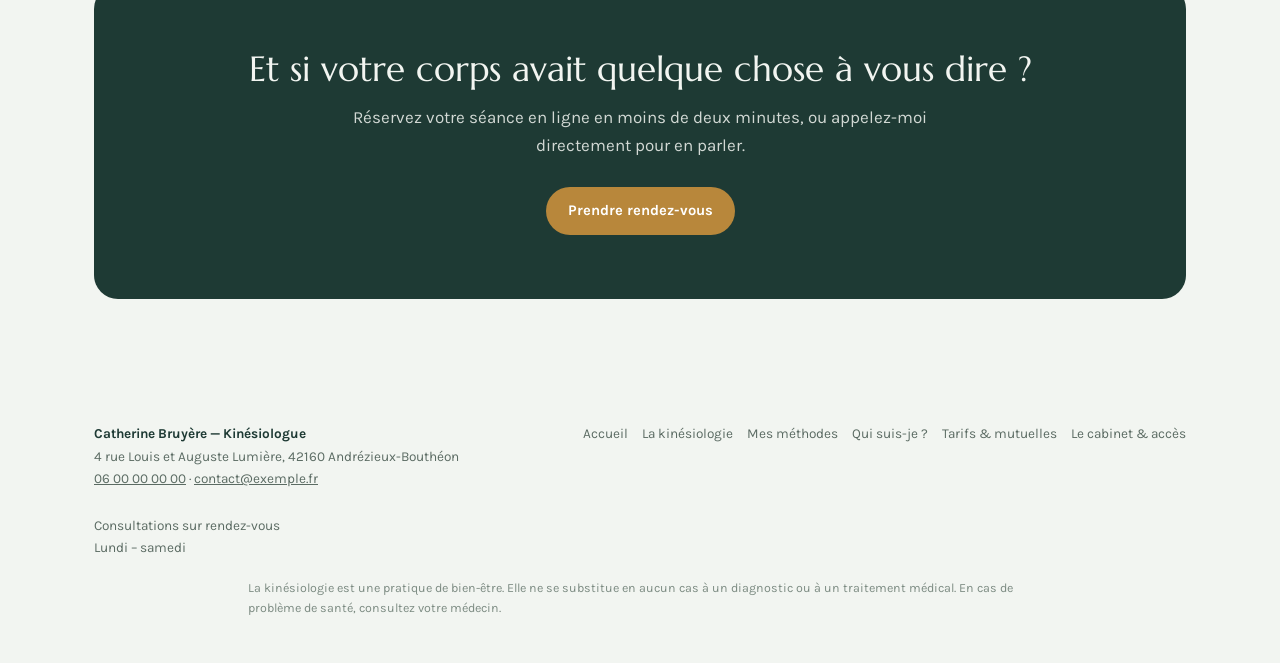
==== commit 7d853057: "Ajoute des emplacements photo sur toutes les pages avec guide PHOTOS.md Composant .photo (3 formats " ====
--- a/index.html
+++ b/index.html
@@ -136,6 +136,13 @@
       <div class="step"><h3>L'équilibration</h3><p>Points réflexes, mouvements, sons ou respiration&nbsp;: le corps libère la tension identifiée et retrouve son équilibre.</p></div>
     </div>
     <p class="steps-note">Durée&nbsp;: environ 1&nbsp;h — la personne reste habillée pendant toute la séance. <a href="kinesiologie/deroulement-seance.html">Le déroulé détaillé d'une séance →</a></p>
+
+    <figure class="photo photo--16x9" style="margin-top:44px">
+      <!-- Quand la photo est prête, remplacer le <div class="photo-ph">…</div> ci-dessous par :
+      <img src="assets/img/cabinet-kinesiologie-andrezieux-boutheon.jpg" alt="Le cabinet de kinésiologie de Catherine Bruyère à Andrézieux-Bouthéon" width="1600" height="900" loading="lazy">
+      -->
+      <div class="photo-ph">📷 Photo à insérer — le cabinet, vue d'ensemble chaleureuse<span class="dims">Paysage 16:9 · 1600 × 900 px</span><strong>assets/img/cabinet-kinesiologie-andrezieux-boutheon.jpg</strong></div>
+    </figure>
   </div>
 </section>
 
@@ -166,7 +173,12 @@
       <a class="btn" href="qui-suis-je.html">Mon parcours complet →</a>
     </div>
     <div>
-      <div class="portrait">Photo professionnelle de Catherine — à insérer (portrait chaleureux, lumière naturelle, cabinet en arrière-plan)</div>
+      <figure class="photo photo--4x5">
+        <!-- Quand la photo est prête, remplacer le <div class="photo-ph">…</div> ci-dessous par :
+        <img src="assets/img/catherine-bruyere-kinesiologue-portrait.jpg" alt="Catherine Bruyère, kinésiologue certifiée, dans son cabinet à Andrézieux-Bouthéon" width="800" height="1000" loading="lazy">
+        -->
+        <div class="photo-ph">📷 Photo à insérer — portrait chaleureux, lumière naturelle, cabinet en arrière-plan<span class="dims">Portrait 4:5 · 800 × 1000 px</span><strong>assets/img/catherine-bruyere-kinesiologue-portrait.jpg</strong></div>
+      </figure>
     </div>
   </div>
   <div class="wrap" style="margin-top:48px">
--- a/assets/css/style.css
+++ b/assets/css/style.css
@@ -125,6 +125,21 @@
 /* Praticienne + avis */
 .duo{display:grid;grid-template-columns:1.05fr .95fr;gap:48px;align-items:start}
 .portrait{background:linear-gradient(160deg,var(--celadon),var(--eucalyptus));border-radius:20px;aspect-ratio:4/5;display:flex;align-items:end;padding:22px;color:var(--sapin);font-size:.85rem;font-style:italic}
+
+/* ---------- Emplacements photo ----------
+   Déposer les fichiers dans assets/img/ puis remplacer le bloc .photo-ph
+   par la balise <img> fournie en commentaire dans chaque page. */
+.photo{margin:0;border-radius:16px;overflow:hidden;border:1px solid var(--celadon);background:linear-gradient(160deg,var(--celadon),#CBDCD2);position:relative}
+.photo img{width:100%;height:100%;object-fit:cover;display:block}
+.photo--3x2{aspect-ratio:3/2}
+.photo--16x9{aspect-ratio:16/9}
+.photo--4x5{aspect-ratio:4/5;border-radius:20px}
+.photo-ph{position:absolute;inset:0;display:flex;flex-direction:column;align-items:center;justify-content:center;gap:6px;text-align:center;padding:24px;color:var(--sapin);font-size:.85rem;font-style:italic}
+.photo-ph strong{font-style:normal;font-family:ui-monospace,'Cascadia Code',Consolas,monospace;font-size:.76rem;letter-spacing:.02em}
+.photo-ph .dims{font-style:normal;font-size:.78rem;color:var(--eucalyptus)}
+.content .photo{margin:28px 0}
+figcaption{font-size:.8rem;color:var(--eucalyptus);margin-top:10px;font-style:italic}
+.grid2{display:grid;grid-template-columns:1fr 1fr;gap:20px}
 blockquote{background:var(--blanc);border-radius:16px;padding:26px;border-left:4px solid var(--miel);font-size:.98rem;margin-bottom:16px}
 blockquote footer{margin-top:10px;font-size:.82rem;color:var(--eucalyptus);font-style:normal}
 
@@ -190,11 +205,14 @@
   .hero .wrap{grid-template-columns:1fr}
   .waves{margin:0 auto;max-width:320px}
   .grid4{grid-template-columns:repeat(2,1fr)}
-  .steps,.grid3,.infos{grid-template-columns:1fr}
+  .steps,.grid3,.infos,.grid2{grid-template-columns:1fr}
   .duo{grid-template-columns:1fr}
 
   .burger{display:block}
-  nav.primary{position:fixed;inset:72px 0 0 0;background:var(--brume);transform:translateX(100%);transition:transform .25s ease;overflow-y:auto;border-top:1px solid var(--celadon)}
+  /* header a un backdrop-filter, qui crée un nouveau bloc de positionnement pour les
+     descendants en position:fixed : on utilise donc height:100vh (immune au bloc de
+     positionnement) plutôt que bottom:0 pour garantir un panneau plein écran */
+  nav.primary{position:fixed;top:72px;left:0;width:100%;height:calc(100vh - 72px);background:var(--brume);transform:translateX(100%);transition:transform .25s ease;overflow-y:auto;border-top:1px solid var(--celadon)}
   nav.primary.open{transform:translateX(0)}
   nav.primary > ul{flex-direction:column;align-items:stretch;gap:0;padding:20px 24px 40px}
   nav.primary > ul > li{border-bottom:1px solid var(--celadon)}
@@ -202,7 +220,8 @@
   .nav-cta{margin:20px 0 0}
   .nav-cta .btn{display:block;text-align:center}
   .dropdown{position:static;transform:none;box-shadow:none;border:none;background:var(--celadon);opacity:1;visibility:visible;max-height:0;overflow:hidden;padding:0 8px;margin-top:0;transition:max-height .25s ease, padding .25s ease}
-  .has-dropdown.open > .dropdown{max-height:400px;padding:8px}
-  .has-dropdown:hover > .dropdown{max-height:none}
+  .has-dropdown:hover > .dropdown,
+  .has-dropdown:focus-within > .dropdown,
+  .has-dropdown.open > .dropdown{transform:none;max-height:400px;padding:8px}
 }
 @media (max-width:560px){.grid4{grid-template-columns:1fr}}
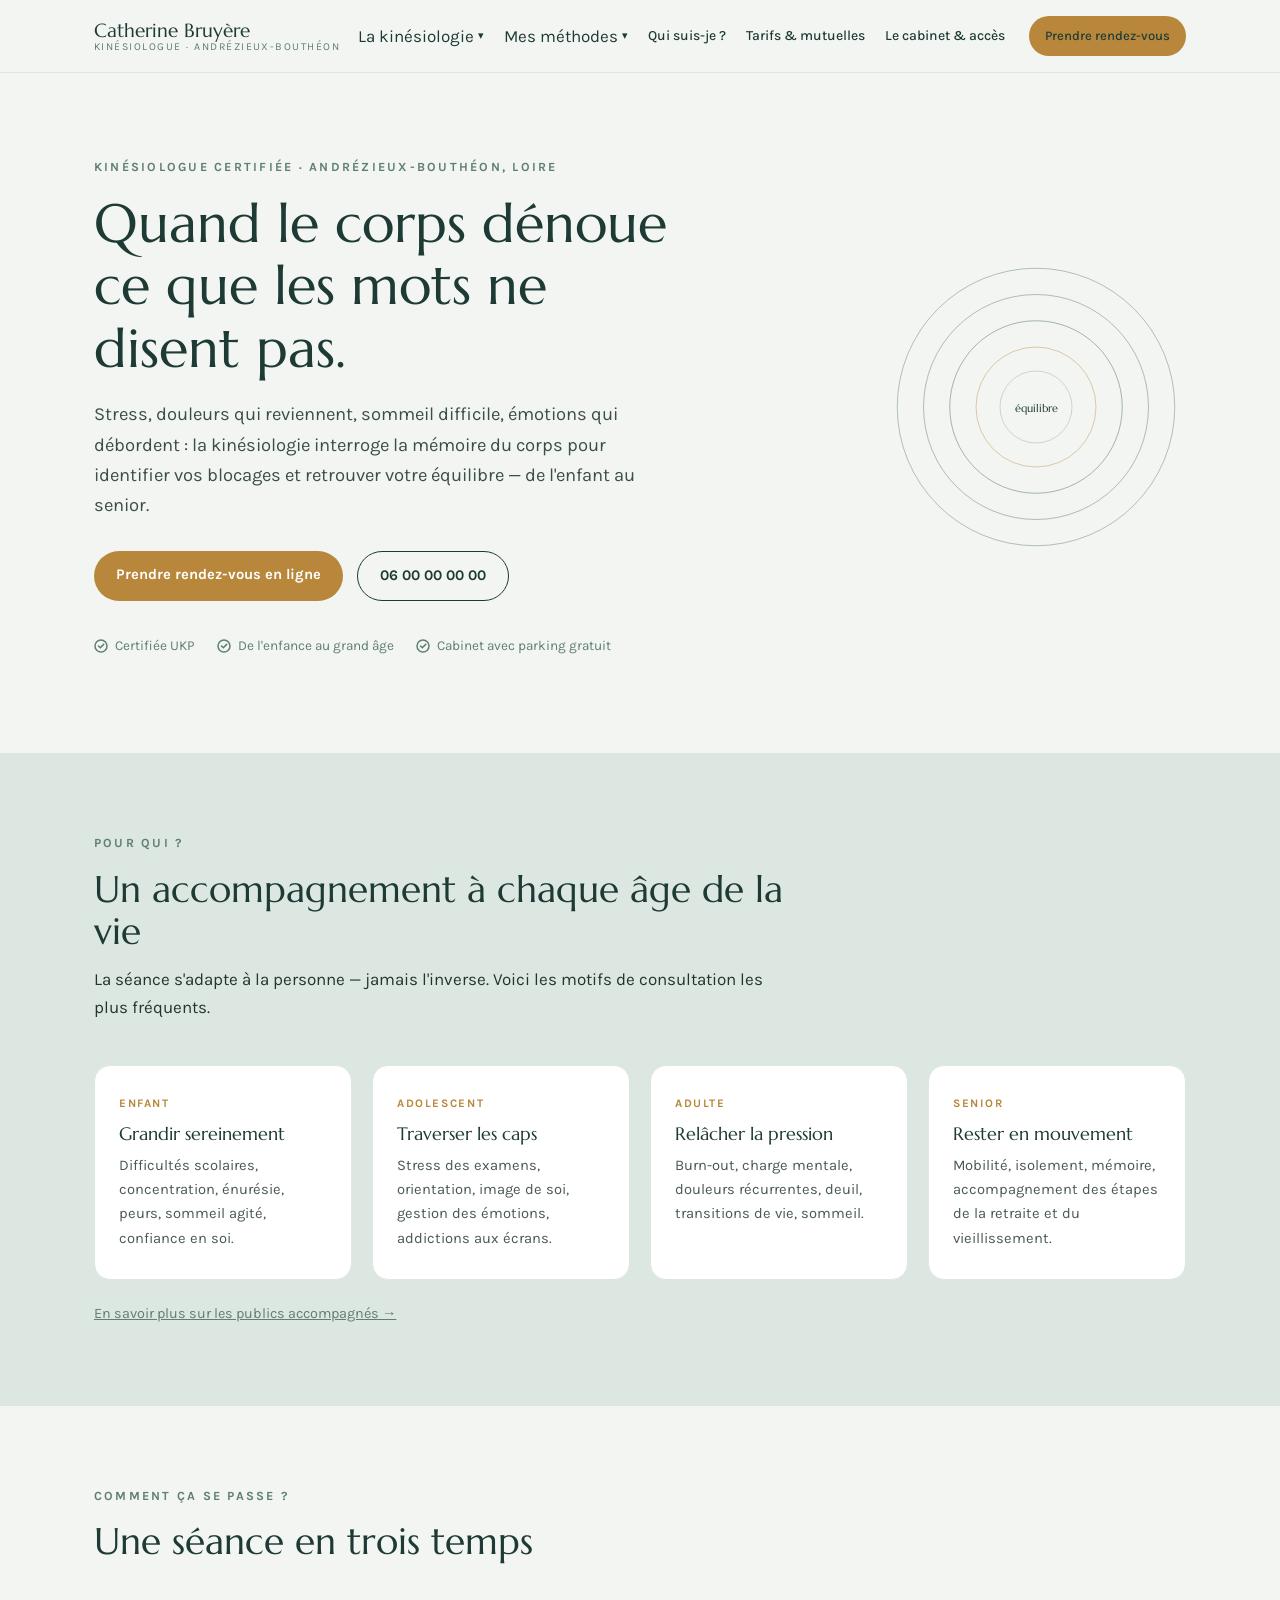
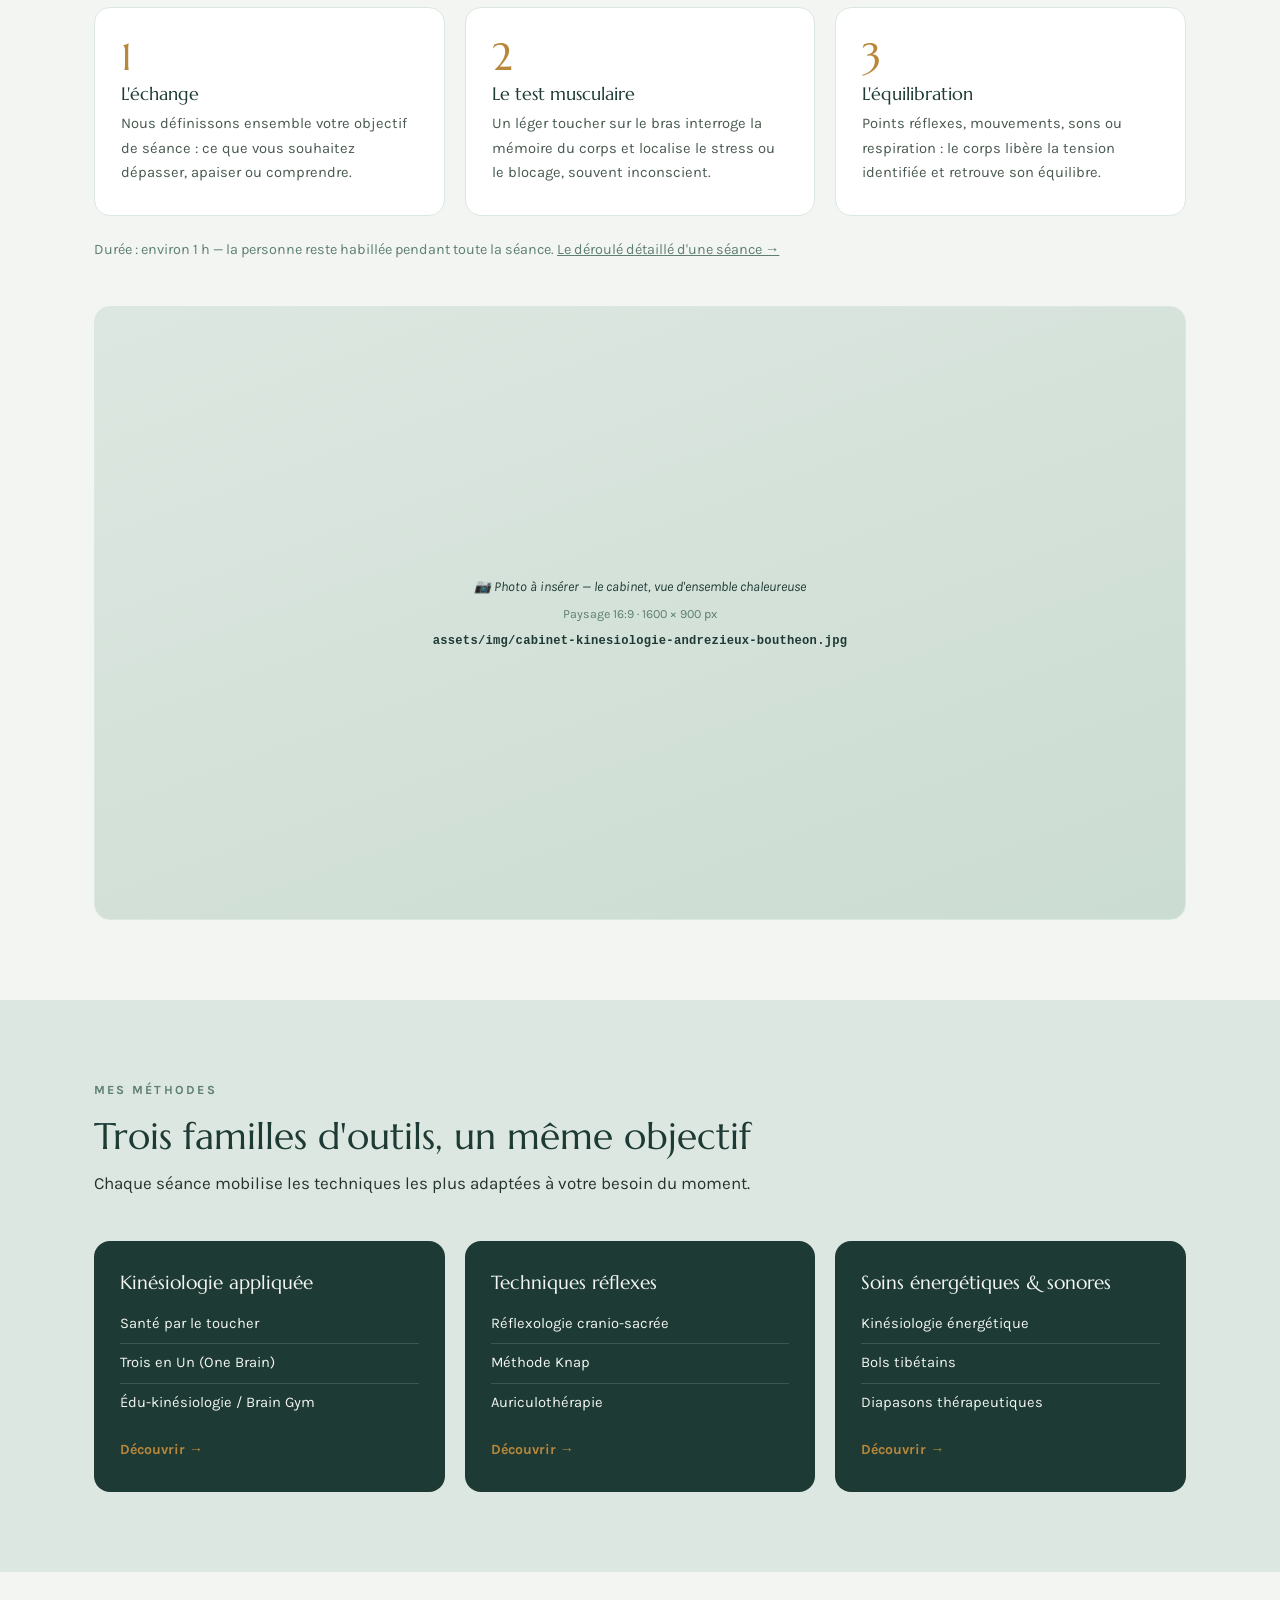
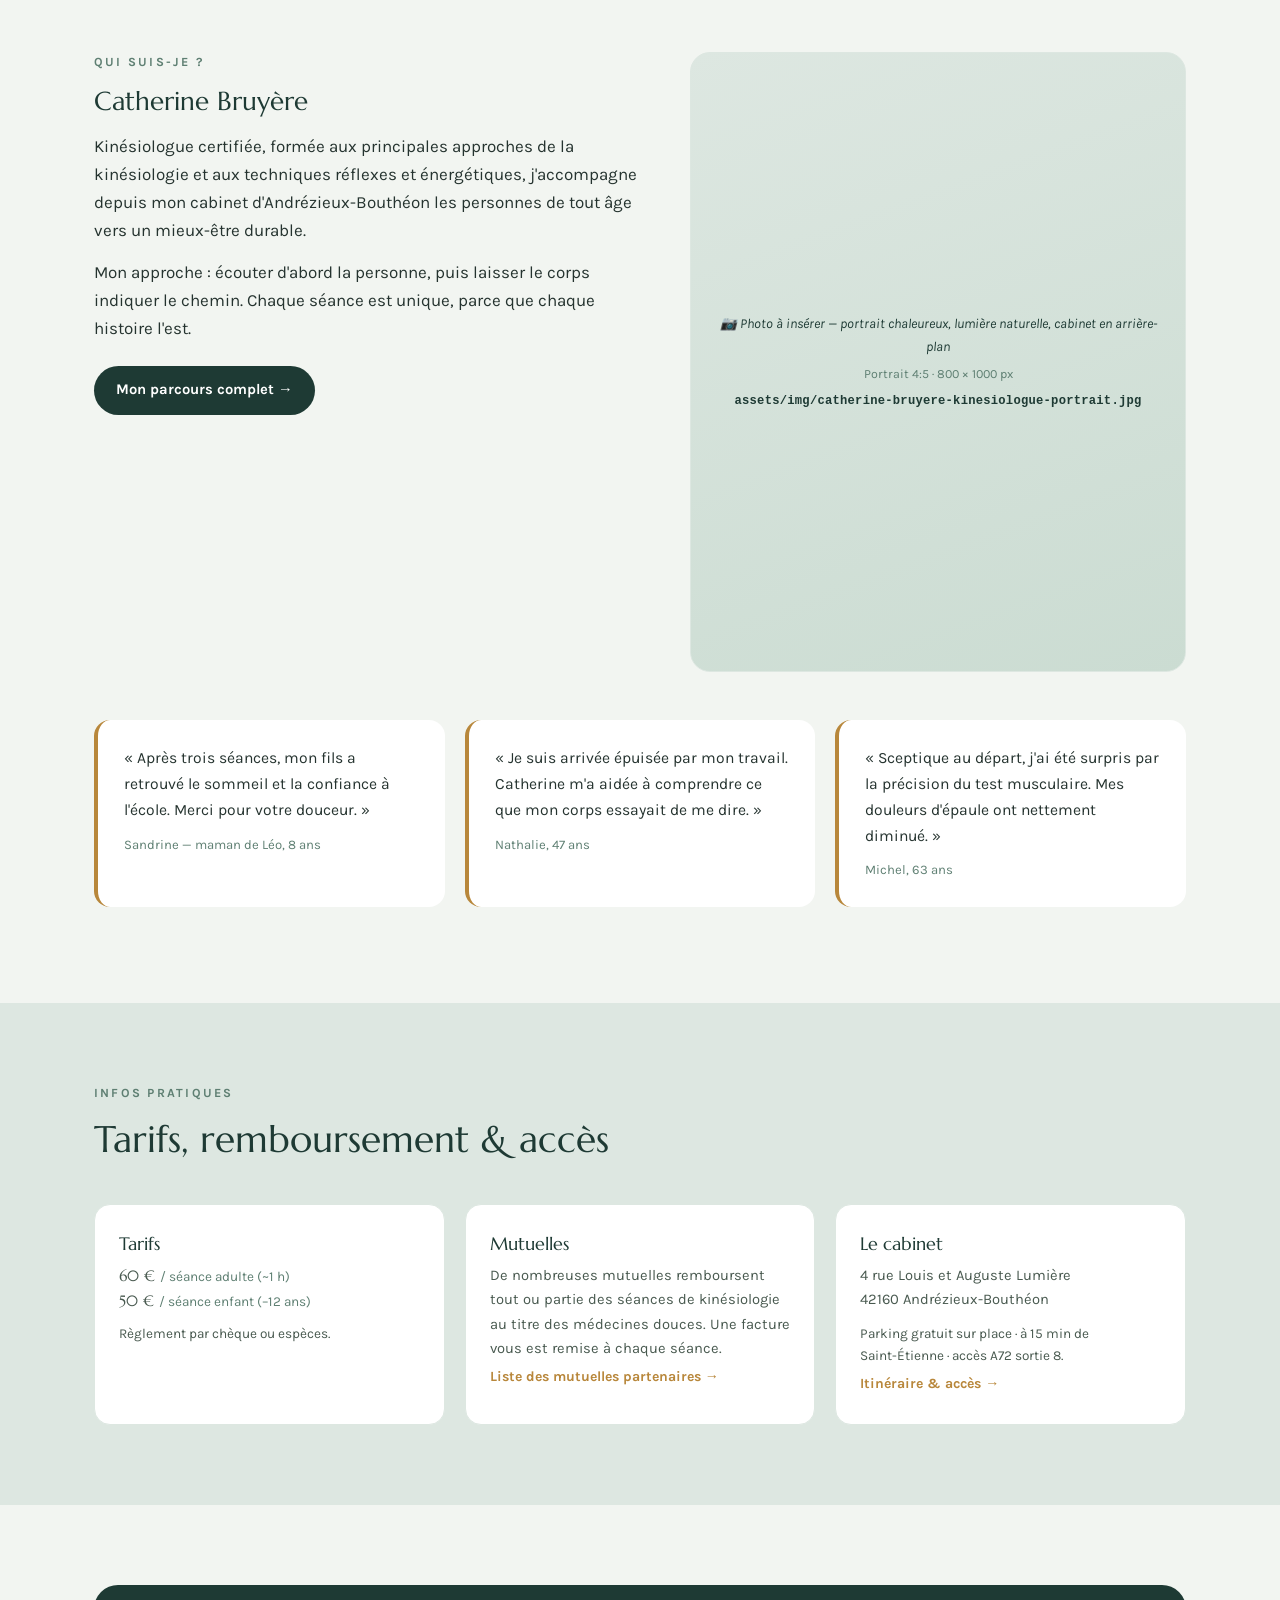
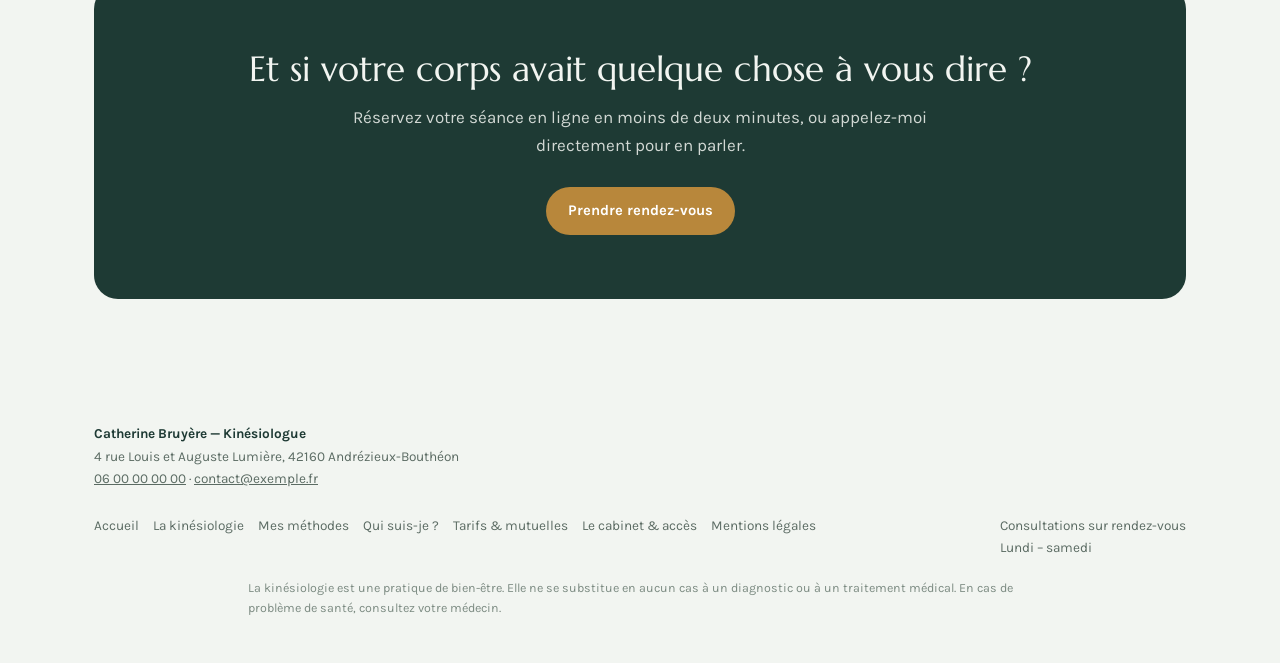
==== commit 56e7b6ed: "Améliore SEO, RGPD, accessibilité : polices locales, mentions légales, 404 - Corrige les horaires du" ====
--- a/index.html
+++ b/index.html
@@ -11,9 +11,8 @@
 <meta property="og:description" content="Stress, douleurs qui reviennent, sommeil difficile : la kinésiologie pour retrouver votre équilibre, de l'enfant au senior.">
 <meta property="og:url" content="https://catherine-bruyere-kinesiologue.fr/">
 <meta property="og:locale" content="fr_FR">
-<link rel="preconnect" href="https://fonts.googleapis.com">
-<link rel="preconnect" href="https://fonts.gstatic.com" crossorigin>
-<link href="https://fonts.googleapis.com/css2?family=Marcellus&family=Karla:ital,wght@0,400;0,500;0,700;1,400&display=swap" rel="stylesheet">
+<link rel="icon" type="image/svg+xml" href="assets/img/favicon.svg">
+<meta name="theme-color" content="#F2F5F1">
 <link rel="stylesheet" href="assets/css/style.css">
 <script type="application/ld+json">
 {
@@ -32,15 +31,18 @@
     "addressRegion": "Loire",
     "addressCountry": "FR"
   },
-  "geo": { "@type": "GeoCoordinates", "latitude": 45.6167, "longitude": 4.2536 },
+  "geo": { "@type": "GeoCoordinates", "latitude": 45.5242, "longitude": 4.2711 },
   "openingHoursSpecification": [
-    { "@type": "OpeningHoursSpecification", "dayOfWeek": ["Monday","Tuesday","Wednesday","Thursday","Friday","Saturday"], "opens": "09:00", "closes": "19:00" }
+    { "@type": "OpeningHoursSpecification", "dayOfWeek": ["Monday","Tuesday","Wednesday","Thursday","Friday"], "opens": "09:00", "closes": "19:00" },
+    { "@type": "OpeningHoursSpecification", "dayOfWeek": "Saturday", "opens": "09:00", "closes": "13:00" }
   ],
   "areaServed": ["Andrézieux-Bouthéon", "Saint-Étienne", "Loire"]
 }
 </script>
 </head>
 <body>
+
+<a class="skip-link" href="#contenu">Aller au contenu</a>
 
 <header>
   <div class="wrap nav">
@@ -74,7 +76,7 @@
 </header>
 
 <!-- ============ HERO ============ -->
-<section class="hero">
+<section class="hero" id="contenu">
   <div class="wrap">
     <div>
       <p class="eyebrow">Kinésiologue certifiée · Andrézieux-Bouthéon, Loire</p>
@@ -155,9 +157,9 @@
       <p>Chaque séance mobilise les techniques les plus adaptées à votre besoin du moment.</p>
     </div>
     <div class="grid3">
-      <div class="methode"><h3>Kinésiologie appliquée</h3><ul><li>Santé par le toucher</li><li>Trois en Un (One Brain)</li><li>Édu-kinésiologie / Brain Gym</li></ul><a class="more" href="methodes/kinesiologie-appliquee.html">Découvrir →</a></div>
-      <div class="methode"><h3>Techniques réflexes</h3><ul><li>Réflexologie cranio-sacrée</li><li>Méthode Knap</li><li>Auriculothérapie</li></ul><a class="more" href="methodes/techniques-reflexes.html">Découvrir →</a></div>
-      <div class="methode"><h3>Soins énergétiques &amp; sonores</h3><ul><li>Kinésiologie énergétique</li><li>Bols tibétains</li><li>Diapasons thérapeutiques</li></ul><a class="more" href="methodes/soins-energetiques.html">Découvrir →</a></div>
+      <div class="methode"><h3>Kinésiologie appliquée</h3><ul><li>Santé par le toucher</li><li>Trois en Un (One Brain)</li><li>Édu-kinésiologie / Brain Gym</li></ul><a class="more" href="methodes/kinesiologie-appliquee.html" aria-label="Découvrir la kinésiologie appliquée">Découvrir →</a></div>
+      <div class="methode"><h3>Techniques réflexes</h3><ul><li>Réflexologie cranio-sacrée</li><li>Méthode Knap</li><li>Auriculothérapie</li></ul><a class="more" href="methodes/techniques-reflexes.html" aria-label="Découvrir les techniques réflexes">Découvrir →</a></div>
+      <div class="methode"><h3>Soins énergétiques &amp; sonores</h3><ul><li>Kinésiologie énergétique</li><li>Bols tibétains</li><li>Diapasons thérapeutiques</li></ul><a class="more" href="methodes/soins-energetiques.html" aria-label="Découvrir les soins énergétiques et sonores">Découvrir →</a></div>
     </div>
   </div>
 </section>
@@ -244,6 +246,7 @@
       <a href="qui-suis-je.html">Qui suis-je&nbsp;?</a>
       <a href="tarifs-mutuelles.html">Tarifs &amp; mutuelles</a>
       <a href="cabinet-acces.html">Le cabinet &amp; accès</a>
+      <a href="mentions-legales.html">Mentions légales</a>
     </nav>
     <div>
       Consultations sur rendez-vous<br>Lundi – samedi
--- a/assets/css/style.css
+++ b/assets/css/style.css
@@ -1,6 +1,15 @@
 /* =======================================================
    Catherine Bruyère — Kinésiologue — feuille de style partagée
    ======================================================= */
+
+/* ---------- Polices auto-hébergées (RGPD : aucun appel aux serveurs Google) ---------- */
+@font-face{font-family:'Marcellus';font-style:normal;font-weight:400;font-display:swap;src:url('../fonts/marcellus-latin.woff2') format('woff2');unicode-range:U+0000-00FF,U+0131,U+0152-0153,U+02BB-02BC,U+02C6,U+02DA,U+02DC,U+0304,U+0308,U+0329,U+2000-206F,U+20AC,U+2122,U+2191,U+2193,U+2212,U+2215,U+FEFF,U+FFFD}
+@font-face{font-family:'Marcellus';font-style:normal;font-weight:400;font-display:swap;src:url('../fonts/marcellus-latin-ext.woff2') format('woff2');unicode-range:U+0100-02BA,U+02BD-02C5,U+02C7-02CC,U+02CE-02D7,U+02DD-02FF,U+0304,U+0308,U+0329,U+1D00-1DBF,U+1E00-1E9F,U+1EF2-1EFF,U+2020,U+20A0-20AB,U+20AD-20C0,U+2113,U+2C60-2C7F,U+A720-A7FF}
+@font-face{font-family:'Karla';font-style:normal;font-weight:400 700;font-display:swap;src:url('../fonts/karla-var-latin.woff2') format('woff2');unicode-range:U+0000-00FF,U+0131,U+0152-0153,U+02BB-02BC,U+02C6,U+02DA,U+02DC,U+0304,U+0308,U+0329,U+2000-206F,U+20AC,U+2122,U+2191,U+2193,U+2212,U+2215,U+FEFF,U+FFFD}
+@font-face{font-family:'Karla';font-style:normal;font-weight:400 700;font-display:swap;src:url('../fonts/karla-var-latin-ext.woff2') format('woff2');unicode-range:U+0100-02BA,U+02BD-02C5,U+02C7-02CC,U+02CE-02D7,U+02DD-02FF,U+0304,U+0308,U+0329,U+1D00-1DBF,U+1E00-1E9F,U+1EF2-1EFF,U+2020,U+20A0-20AB,U+20AD-20C0,U+2113,U+2C60-2C7F,U+A720-A7FF}
+@font-face{font-family:'Karla';font-style:italic;font-weight:400;font-display:swap;src:url('../fonts/karla-italic-latin.woff2') format('woff2');unicode-range:U+0000-00FF,U+0131,U+0152-0153,U+02BB-02BC,U+02C6,U+02DA,U+02DC,U+0304,U+0308,U+0329,U+2000-206F,U+20AC,U+2122,U+2191,U+2193,U+2212,U+2215,U+FEFF,U+FFFD}
+@font-face{font-family:'Karla';font-style:italic;font-weight:400;font-display:swap;src:url('../fonts/karla-italic-latin-ext.woff2') format('woff2');unicode-range:U+0100-02BA,U+02BD-02C5,U+02C7-02CC,U+02CE-02D7,U+02DD-02FF,U+0304,U+0308,U+0329,U+1D00-1DBF,U+1E00-1E9F,U+1EF2-1EFF,U+2020,U+20A0-20AB,U+20AD-20C0,U+2113,U+2C60-2C7F,U+A720-A7FF}
+
 :root{
   --sapin:#1E3A34;        /* encre sapin — titres, header */
   --eucalyptus:#5E7F72;   /* vert doux — secondaire */
@@ -18,6 +27,10 @@
 img{max-width:100%;display:block}
 :focus-visible{outline:3px solid var(--miel);outline-offset:3px;border-radius:4px}
 .wrap{max-width:1140px;margin:0 auto;padding:0 24px}
+
+/* Lien d'évitement (accessibilité clavier) */
+.skip-link{position:absolute;left:-9999px;top:0;z-index:100;background:var(--sapin);color:var(--blanc);padding:12px 20px;border-radius:0 0 8px 0;text-decoration:none;font-weight:700}
+.skip-link:focus{left:0}
 .eyebrow{font-size:.78rem;letter-spacing:.18em;text-transform:uppercase;color:var(--eucalyptus);font-weight:700;margin-bottom:14px}
 
 /* ---------- Header / Navigation ---------- */
@@ -175,9 +188,12 @@
 .faq details[open] summary::after{content:"–"}
 .faq details p{margin-top:12px;font-size:.94rem;color:#48594F}
 
-/* Carte itinéraire / accès */
-.map-embed{border-radius:16px;overflow:hidden;border:1px solid var(--celadon);aspect-ratio:16/10}
+/* Carte itinéraire / accès — la carte Google n'est chargée qu'après consentement (RGPD) */
+.map-embed{border-radius:16px;overflow:hidden;border:1px solid var(--celadon);aspect-ratio:16/10;position:relative;background:linear-gradient(160deg,var(--celadon),#CBDCD2)}
 .map-embed iframe{width:100%;height:100%;border:0;display:block}
+.map-consent{position:absolute;inset:0;display:flex;flex-direction:column;align-items:center;justify-content:center;gap:14px;text-align:center;padding:28px}
+.map-consent p{font-size:.88rem;color:var(--sapin);max-width:26rem}
+.map-consent a{font-size:.85rem;color:var(--eucalyptus)}
 .access-list{list-style:none}
 .access-list li{display:flex;gap:12px;padding:10px 0;border-bottom:1px solid var(--celadon);font-size:.94rem}
 .access-list li:last-child{border-bottom:none}
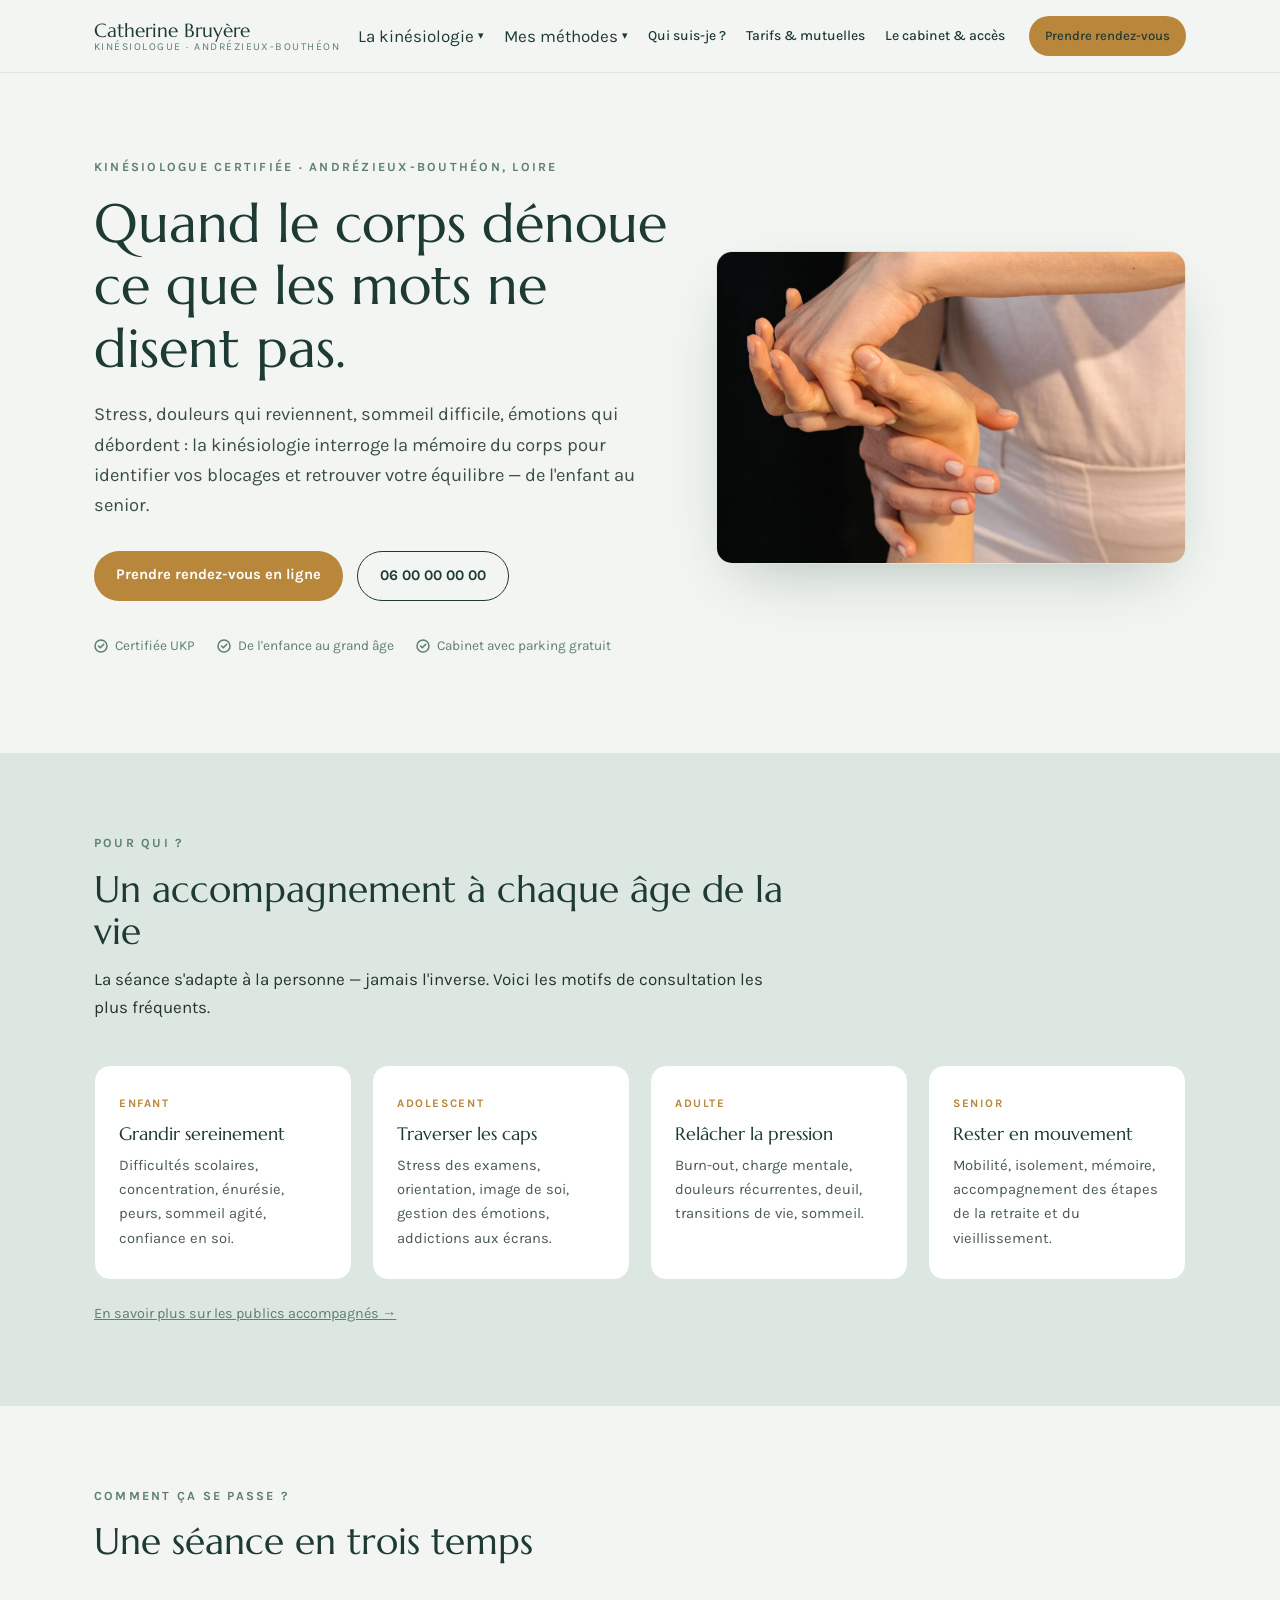
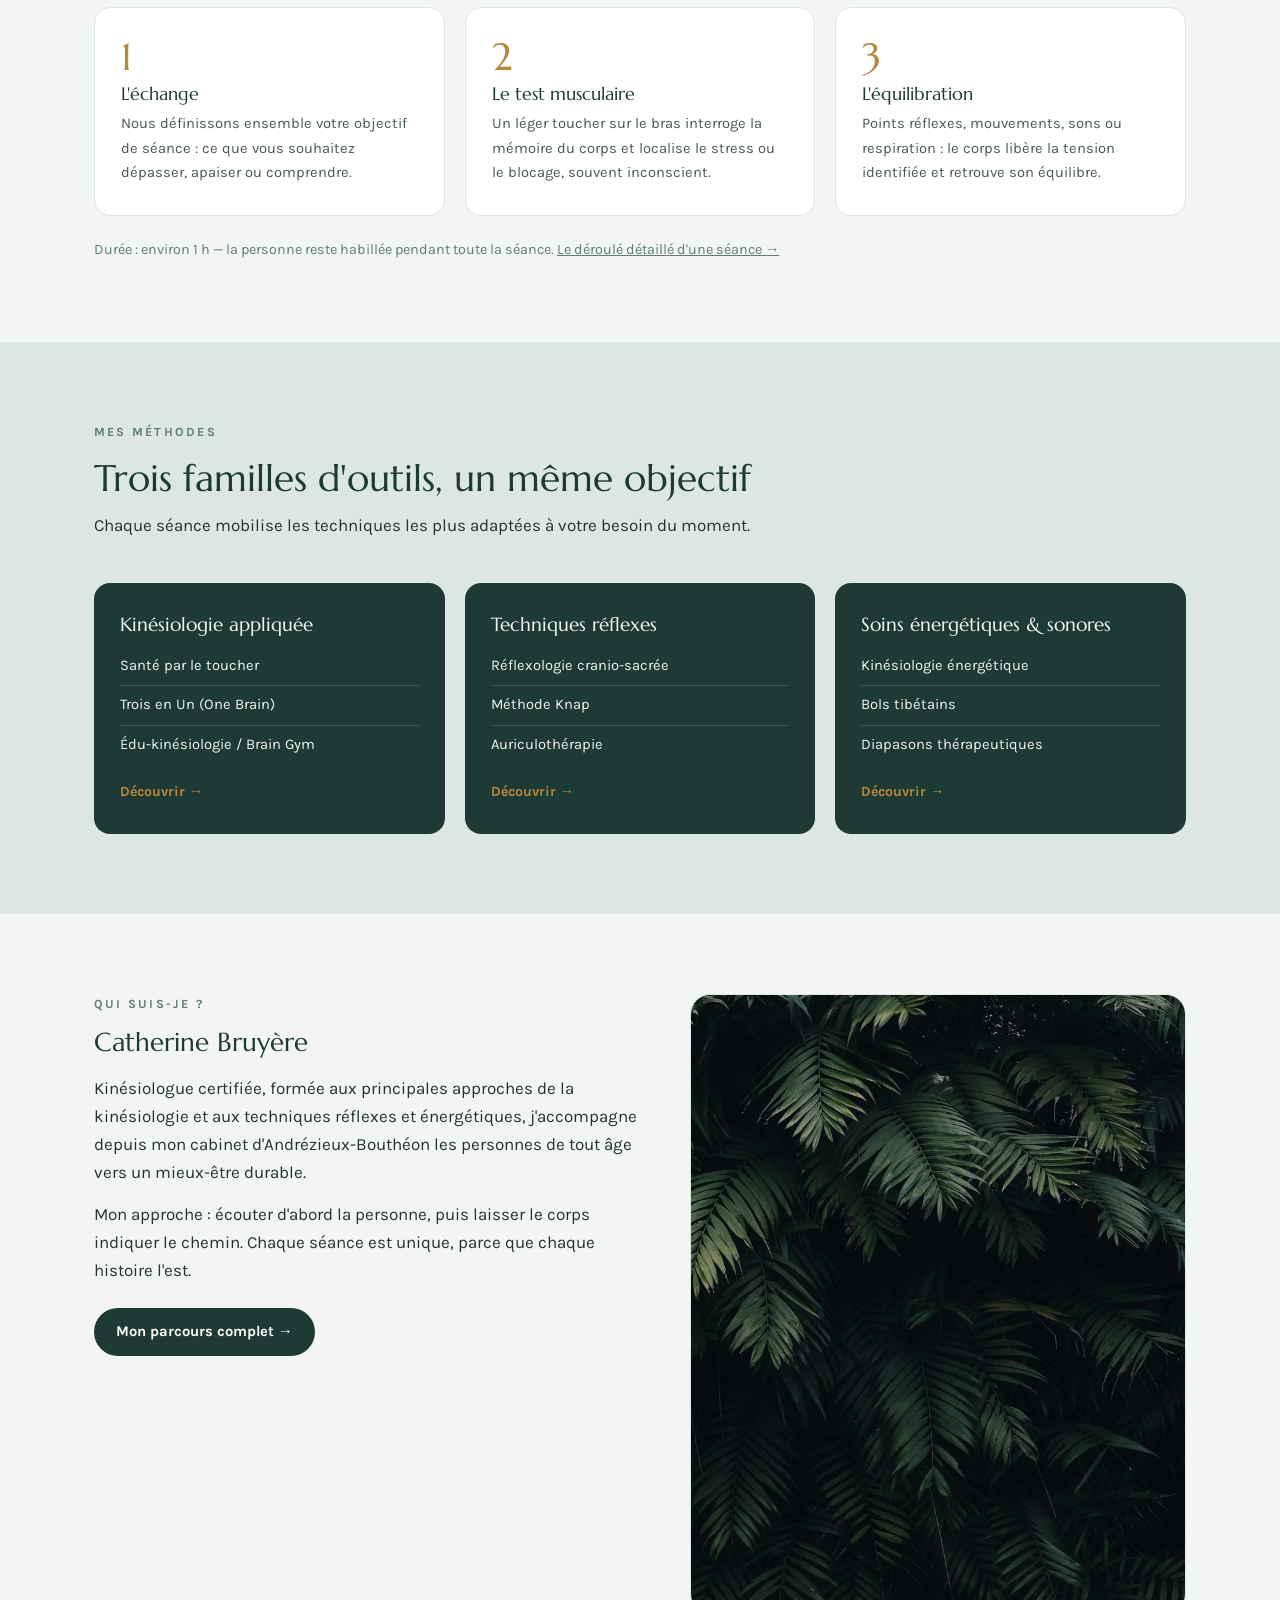
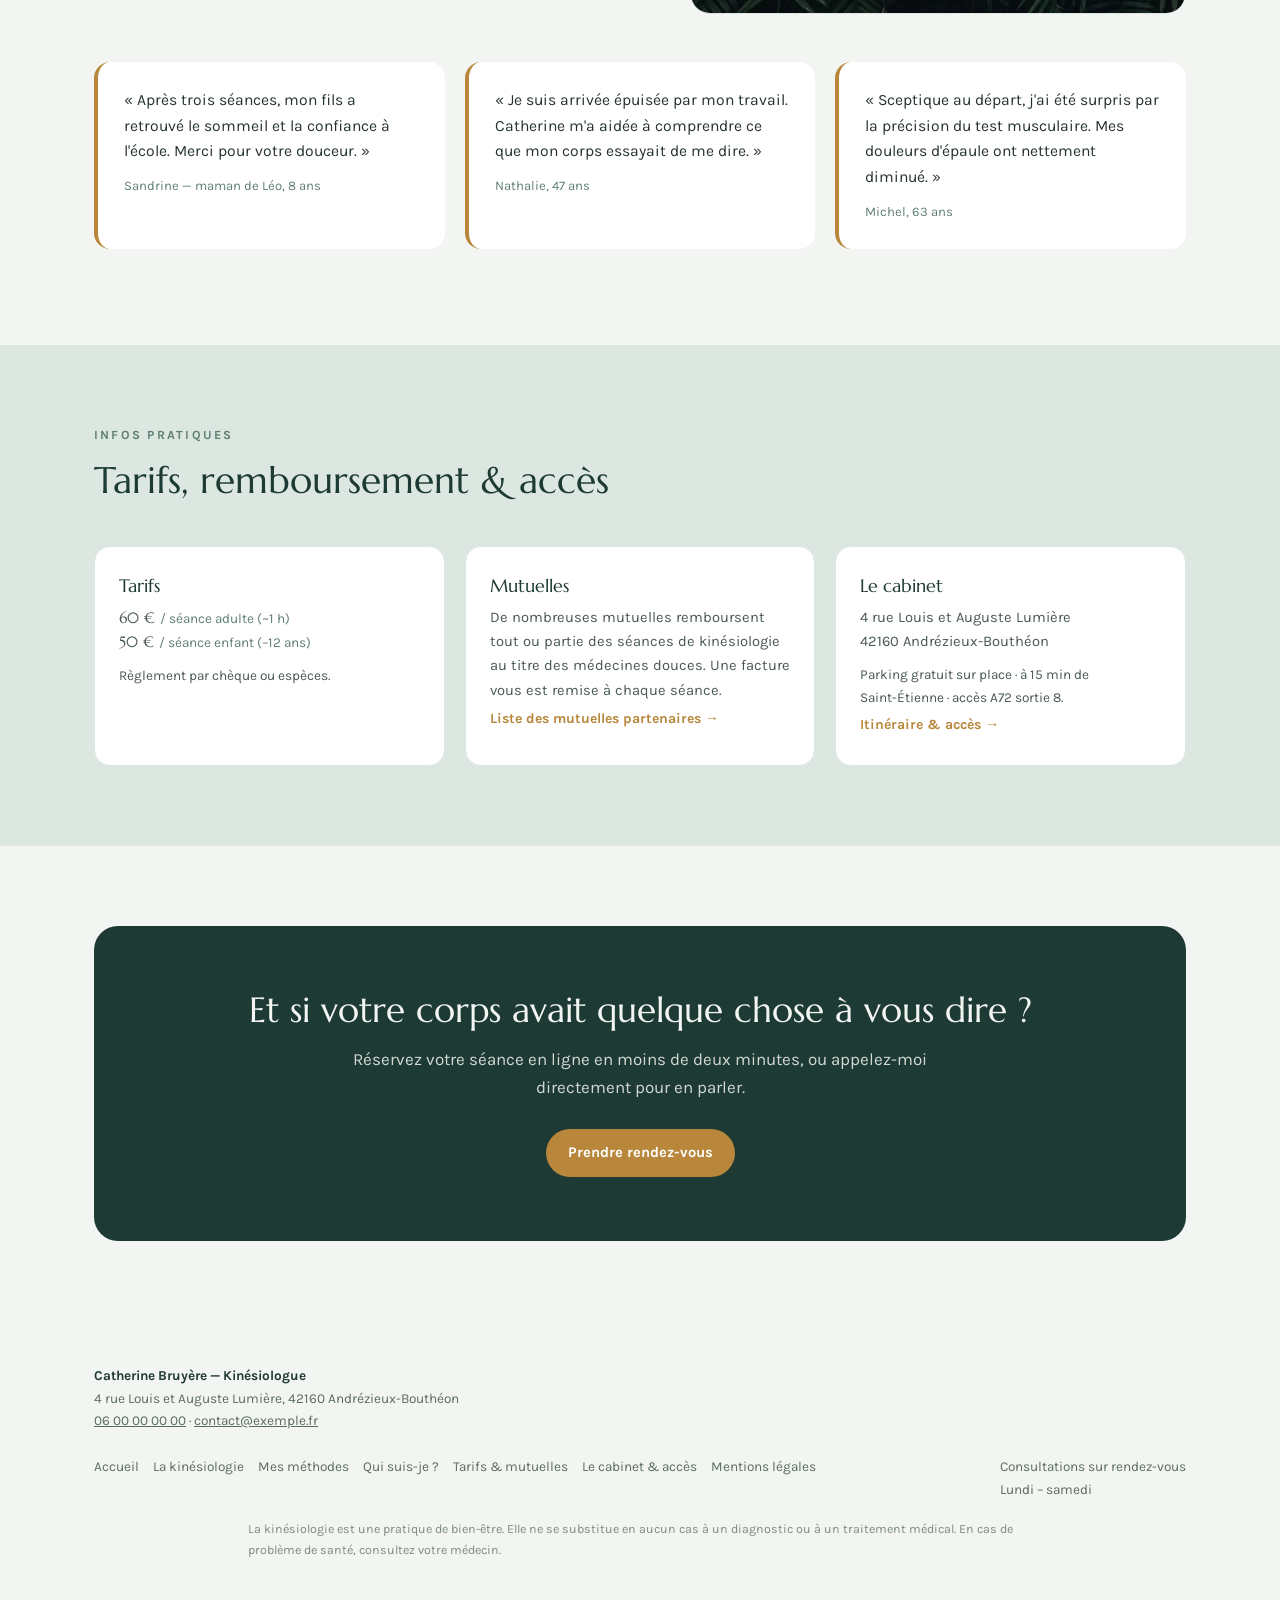
==== commit f52336ab: "Feat: images libres de droit + optimisation LCP hero Ajoute les 11 photos du site (licence Pexels, v" ====
--- a/index.html
+++ b/index.html
@@ -11,18 +11,25 @@
 <meta property="og:description" content="Stress, douleurs qui reviennent, sommeil difficile : la kinésiologie pour retrouver votre équilibre, de l'enfant au senior.">
 <meta property="og:url" content="https://catherine-bruyere-kinesiologue.fr/">
 <meta property="og:locale" content="fr_FR">
+<meta property="og:site_name" content="Catherine Bruyère — Kinésiologue">
+<meta property="og:image" content="https://catherine-bruyere-kinesiologue.fr/assets/img/cabinet-kinesiologie-andrezieux-boutheon.webp">
 <link rel="icon" type="image/svg+xml" href="assets/img/favicon.svg">
 <meta name="theme-color" content="#F2F5F1">
+<link rel="preload" as="image" href="assets/img/cabinet-kinesiologie-andrezieux-boutheon.webp" fetchpriority="high" type="image/webp">
 <link rel="stylesheet" href="assets/css/style.css">
 <script type="application/ld+json">
 {
   "@context": "https://schema.org",
   "@type": "LocalBusiness",
+  "@id": "https://catherine-bruyere-kinesiologue.fr/#cabinet",
   "name": "Catherine Bruyère — Kinésiologue",
   "url": "https://catherine-bruyere-kinesiologue.fr/",
+  "image": "https://catherine-bruyere-kinesiologue.fr/assets/img/cabinet-kinesiologie-andrezieux-boutheon.webp",
   "telephone": "+33600000000",
   "email": "contact@exemple.fr",
   "priceRange": "50€–60€",
+  "paymentAccepted": "Chèque, Espèces",
+  "currenciesAccepted": "EUR",
   "address": {
     "@type": "PostalAddress",
     "streetAddress": "4 rue Louis et Auguste Lumière",
@@ -35,6 +42,10 @@
   "openingHoursSpecification": [
     { "@type": "OpeningHoursSpecification", "dayOfWeek": ["Monday","Tuesday","Wednesday","Thursday","Friday"], "opens": "09:00", "closes": "19:00" },
     { "@type": "OpeningHoursSpecification", "dayOfWeek": "Saturday", "opens": "09:00", "closes": "13:00" }
+  ],
+  "makesOffer": [
+    { "@type": "Offer", "name": "Séance de kinésiologie adulte (environ 1 h)", "price": "60", "priceCurrency": "EUR" },
+    { "@type": "Offer", "name": "Séance de kinésiologie enfant (moins de 12 ans)", "price": "50", "priceCurrency": "EUR" }
   ],
   "areaServed": ["Andrézieux-Bouthéon", "Saint-Étienne", "Loire"]
 }
@@ -93,17 +104,9 @@
       </div>
     </div>
 
-    <!-- Signature : ondes des bols tibétains -->
-    <div class="waves" aria-hidden="true">
-      <svg viewBox="0 0 400 400">
-        <circle class="ring" cx="200" cy="200" r="185"/>
-        <circle class="ring" cx="200" cy="200" r="150"/>
-        <circle class="ring" cx="200" cy="200" r="115"/>
-        <circle class="ring" cx="200" cy="200" r="80"/>
-        <circle class="ring" cx="200" cy="200" r="48"/>
-        <text class="center" x="200" y="206" text-anchor="middle">équilibre</text>
-      </svg>
-    </div>
+    <figure class="photo photo--3x2 hero-photo">
+      <img src="assets/img/cabinet-kinesiologie-andrezieux-boutheon.webp" alt="Séance de kinésiologie au cabinet de Catherine Bruyère à Andrézieux-Bouthéon, Loire" width="1600" height="900" loading="eager" fetchpriority="high">
+    </figure>
   </div>
 </section>
 
@@ -138,13 +141,6 @@
       <div class="step"><h3>L'équilibration</h3><p>Points réflexes, mouvements, sons ou respiration&nbsp;: le corps libère la tension identifiée et retrouve son équilibre.</p></div>
     </div>
     <p class="steps-note">Durée&nbsp;: environ 1&nbsp;h — la personne reste habillée pendant toute la séance. <a href="kinesiologie/deroulement-seance.html">Le déroulé détaillé d'une séance →</a></p>
-
-    <figure class="photo photo--16x9" style="margin-top:44px">
-      <!-- Quand la photo est prête, remplacer le <div class="photo-ph">…</div> ci-dessous par :
-      <img src="assets/img/cabinet-kinesiologie-andrezieux-boutheon.jpg" alt="Le cabinet de kinésiologie de Catherine Bruyère à Andrézieux-Bouthéon" width="1600" height="900" loading="lazy">
-      -->
-      <div class="photo-ph">📷 Photo à insérer — le cabinet, vue d'ensemble chaleureuse<span class="dims">Paysage 16:9 · 1600 × 900 px</span><strong>assets/img/cabinet-kinesiologie-andrezieux-boutheon.jpg</strong></div>
-    </figure>
   </div>
 </section>
 
@@ -176,10 +172,8 @@
     </div>
     <div>
       <figure class="photo photo--4x5">
-        <!-- Quand la photo est prête, remplacer le <div class="photo-ph">…</div> ci-dessous par :
-        <img src="assets/img/catherine-bruyere-kinesiologue-portrait.jpg" alt="Catherine Bruyère, kinésiologue certifiée, dans son cabinet à Andrézieux-Bouthéon" width="800" height="1000" loading="lazy">
-        -->
-        <div class="photo-ph">📷 Photo à insérer — portrait chaleureux, lumière naturelle, cabinet en arrière-plan<span class="dims">Portrait 4:5 · 800 × 1000 px</span><strong>assets/img/catherine-bruyere-kinesiologue-portrait.jpg</strong></div>
+        <!-- TEMPORAIRE : à remplacer par photo réelle -->
+        <img src="assets/img/catherine-bruyere-kinesiologue-portrait.webp" alt="Catherine Bruyère, kinésiologue certifiée, dans son cabinet à Andrézieux-Bouthéon" width="800" height="1000" loading="lazy">
       </figure>
     </div>
   </div>
--- a/assets/css/style.css
+++ b/assets/css/style.css
@@ -82,6 +82,8 @@
 .trust span{display:flex;align-items:center;gap:7px}
 .trust svg{flex:none}
 
+.hero-photo{box-shadow:0 24px 60px -24px rgba(46,74,66,.35)}
+
 /* Signature : ondes concentriques (bols tibétains / vibration) */
 .waves{position:relative;aspect-ratio:1/1;max-width:430px;margin-left:auto}
 .waves svg{width:100%;height:100%;display:block}
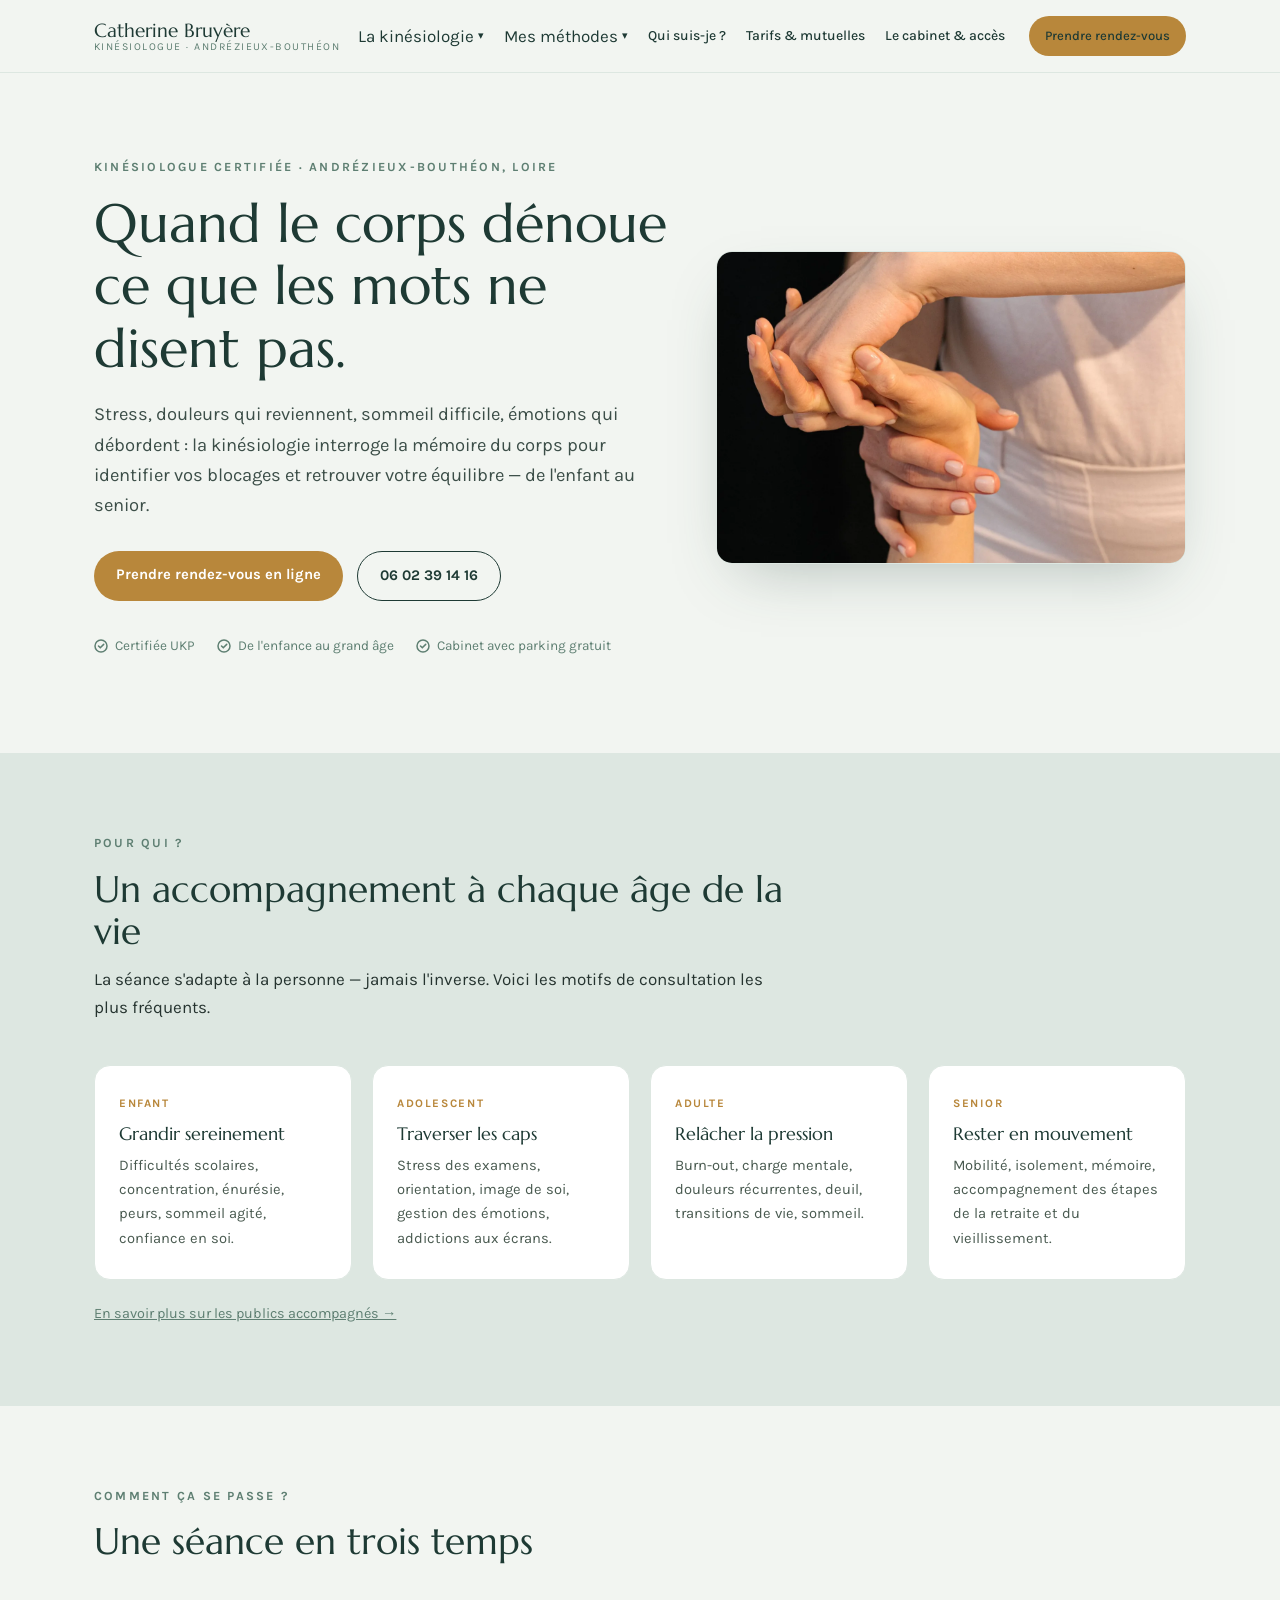
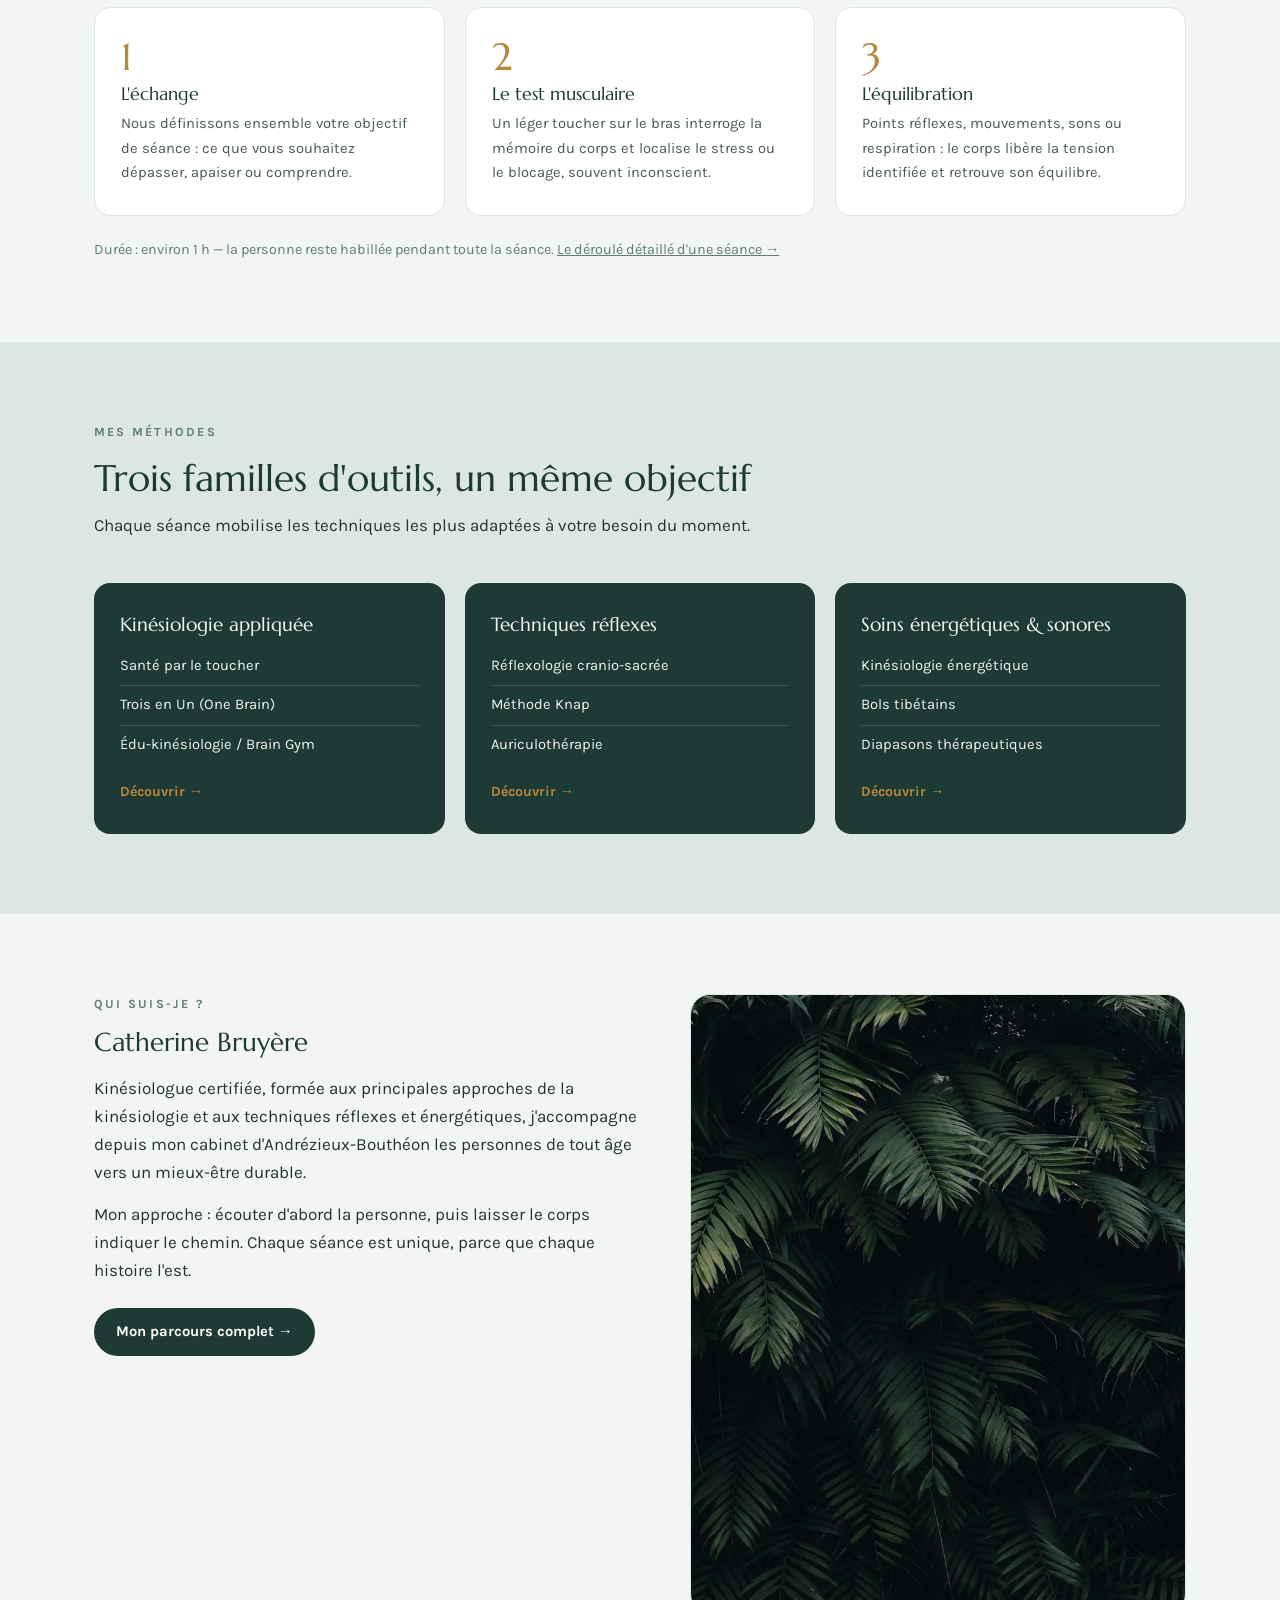
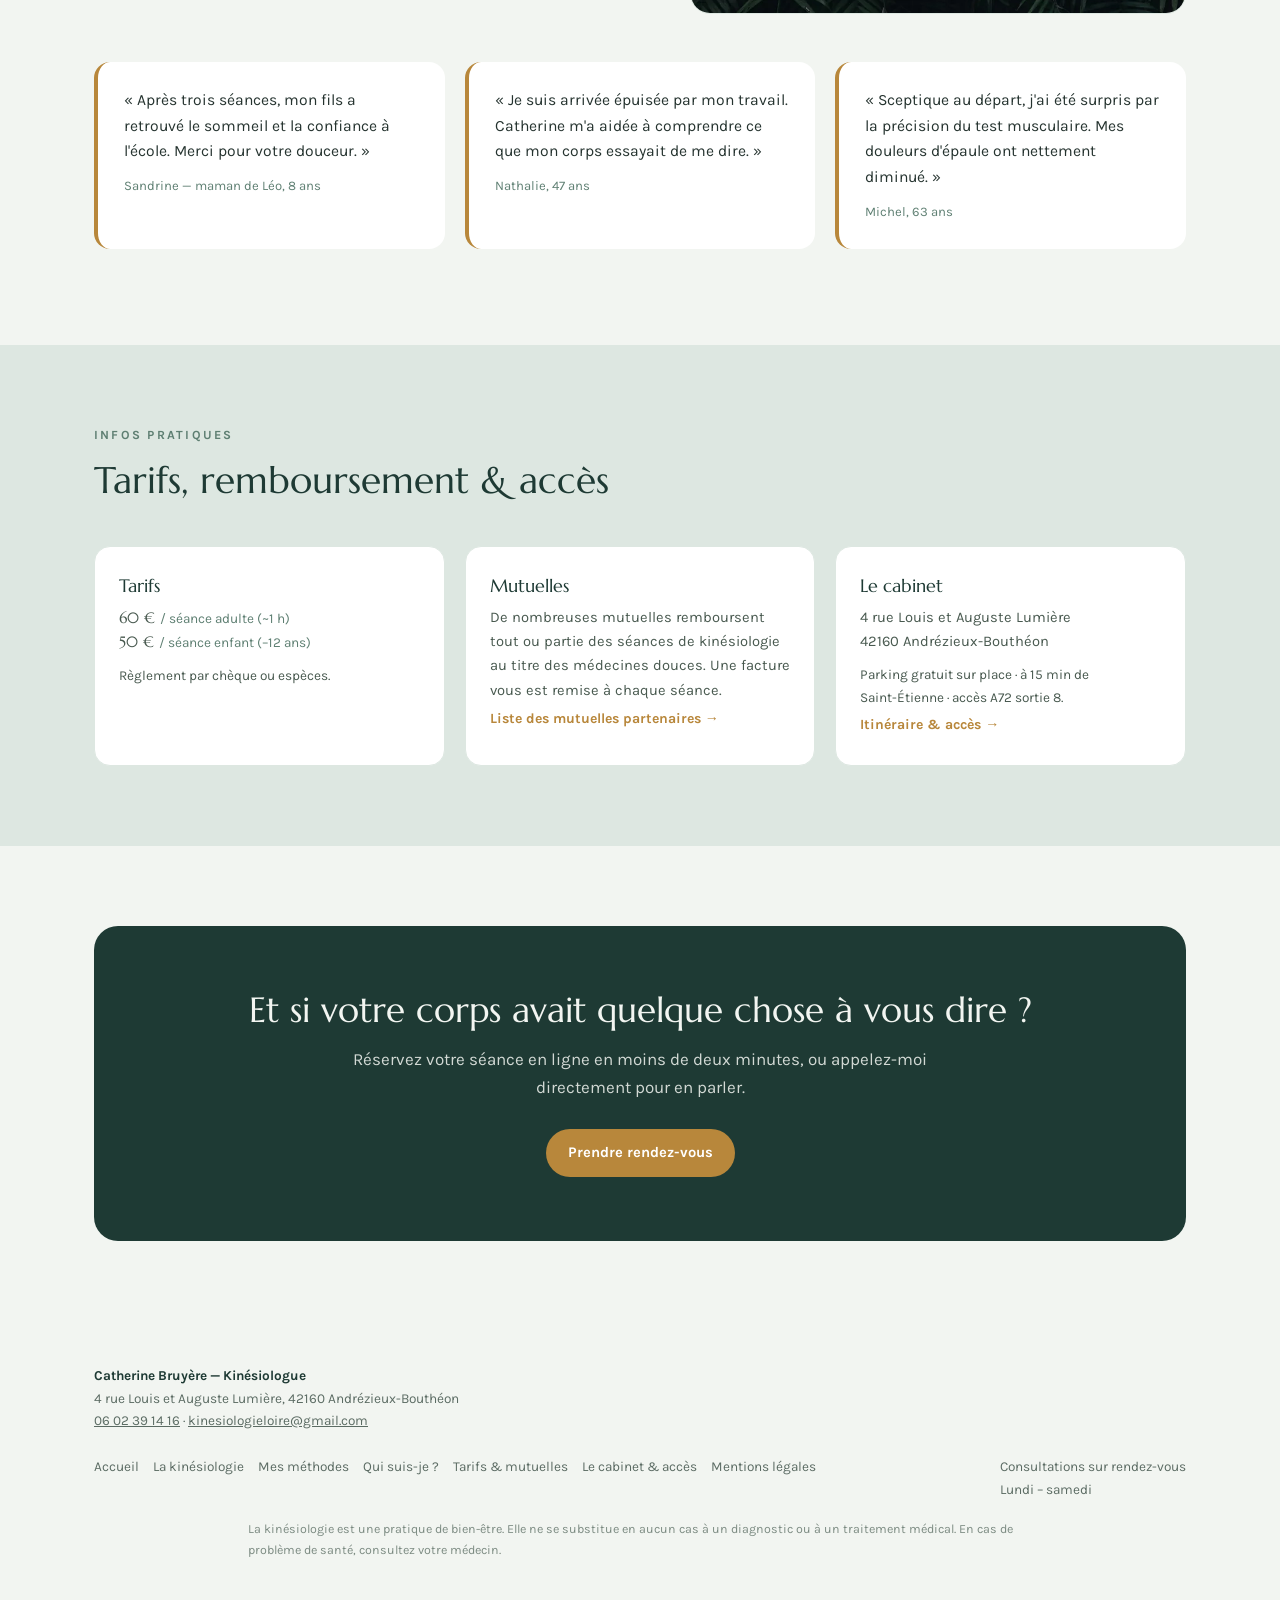
==== commit 082e0dcb: "Met à jour les vraies coordonnées : téléphone, e-mail et lien de réservation Resalib Remplace les pl" ====
--- a/index.html
+++ b/index.html
@@ -25,8 +25,8 @@
   "name": "Catherine Bruyère — Kinésiologue",
   "url": "https://catherine-bruyere-kinesiologue.fr/",
   "image": "https://catherine-bruyere-kinesiologue.fr/assets/img/cabinet-kinesiologie-andrezieux-boutheon.webp",
-  "telephone": "+33600000000",
-  "email": "contact@exemple.fr",
+  "telephone": "+33602391416",
+  "email": "kinesiologieloire@gmail.com",
   "priceRange": "50€–60€",
   "paymentAccepted": "Chèque, Espèces",
   "currenciesAccepted": "EUR",
@@ -79,7 +79,7 @@
         <li><a href="qui-suis-je.html">Qui suis-je&nbsp;?</a></li>
         <li><a href="tarifs-mutuelles.html">Tarifs &amp; mutuelles</a></li>
         <li><a href="cabinet-acces.html">Le cabinet &amp; accès</a></li>
-        <li class="nav-cta"><a class="btn gold small" href="https://www.resalib.fr" target="_blank" rel="noopener">Prendre rendez-vous</a></li>
+        <li class="nav-cta"><a class="btn gold small" href="https://www.resalib.fr/praticien/79220-catherine-bruyere-kinesiologue-andrezieux-boutheon#newrdvmodal" target="_blank" rel="noopener">Prendre rendez-vous</a></li>
       </ul>
     </nav>
     <button class="burger" aria-label="Ouvrir le menu" aria-expanded="false">☰</button>
@@ -94,8 +94,8 @@
       <h1>Quand le corps dénoue ce que les mots ne disent pas.</h1>
       <p class="lede">Stress, douleurs qui reviennent, sommeil difficile, émotions qui débordent&nbsp;: la kinésiologie interroge la mémoire du corps pour identifier vos blocages et retrouver votre équilibre — de l'enfant au senior.</p>
       <div class="ctas">
-        <a class="btn gold" href="https://www.resalib.fr" target="_blank" rel="noopener">Prendre rendez-vous en ligne</a>
-        <a class="btn ghost" href="tel:+33600000000">06 00 00 00 00</a>
+        <a class="btn gold" href="https://www.resalib.fr/praticien/79220-catherine-bruyere-kinesiologue-andrezieux-boutheon#newrdvmodal" target="_blank" rel="noopener">Prendre rendez-vous en ligne</a>
+        <a class="btn ghost" href="tel:+33602391416">06 02 39 14 16</a>
       </div>
       <div class="trust">
         <span><svg width="14" height="14" viewBox="0 0 14 14" fill="none"><circle cx="7" cy="7" r="6" stroke="#5E7F72" stroke-width="1.5"/><path d="M4.5 7l1.8 1.8L9.7 5.4" stroke="#5E7F72" stroke-width="1.5" stroke-linecap="round"/></svg>Certifiée UKP</span>
@@ -221,7 +221,7 @@
     <div class="cta-final">
       <h2>Et si votre corps avait quelque chose à vous dire&nbsp;?</h2>
       <p>Réservez votre séance en ligne en moins de deux minutes, ou appelez-moi directement pour en parler.</p>
-      <a class="btn gold" href="https://www.resalib.fr" target="_blank" rel="noopener">Prendre rendez-vous</a>
+      <a class="btn gold" href="https://www.resalib.fr/praticien/79220-catherine-bruyere-kinesiologue-andrezieux-boutheon#newrdvmodal" target="_blank" rel="noopener">Prendre rendez-vous</a>
     </div>
   </div>
 </section>
@@ -231,7 +231,7 @@
     <div>
       <strong style="color:var(--sapin)">Catherine Bruyère — Kinésiologue</strong><br>
       4 rue Louis et Auguste Lumière, 42160 Andrézieux-Bouthéon<br>
-      <a href="tel:+33600000000">06 00 00 00 00</a> · <a href="mailto:contact@exemple.fr">contact@exemple.fr</a>
+      <a href="tel:+33602391416">06 02 39 14 16</a> · <a href="mailto:kinesiologieloire@gmail.com">kinesiologieloire@gmail.com</a>
     </div>
     <nav aria-label="Navigation pied de page">
       <a href="index.html">Accueil</a>
